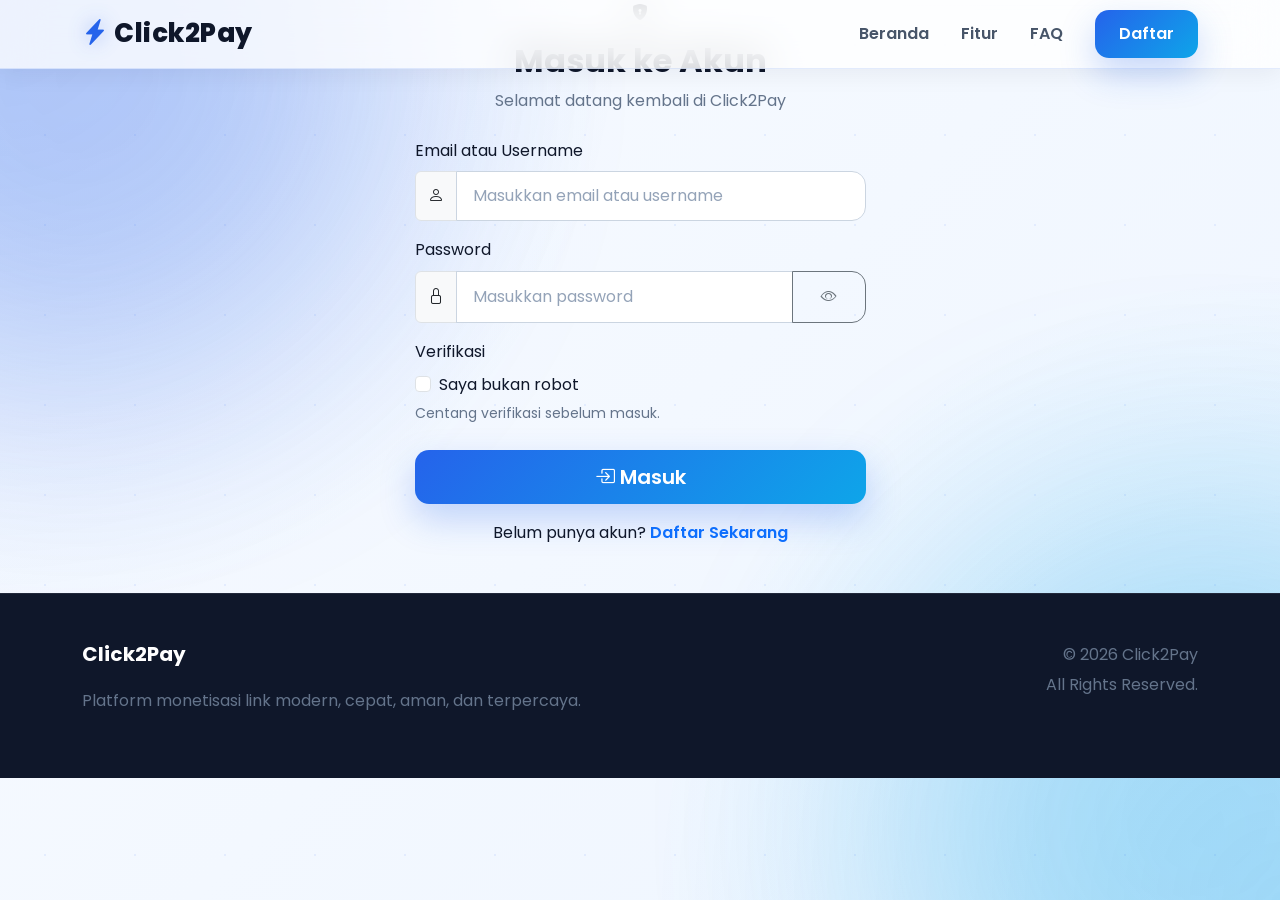
==== login.html @ c9807ca7 "Create login.html" ====
<!DOCTYPE html>
<html lang="id">

<head>
<meta charset="UTF-8">
<meta http-equiv="X-UA-Compatible" content="IE=edge">
<meta name="viewport" content="width=device-width, initial-scale=1.0">

<title>Login - Click2Pay</title>

<meta name="description" content="Masuk ke akun Click2Pay">

<link rel="icon" href="assets/img/favicon.png">

<link href="https://fonts.googleapis.com/css2?family=Poppins:wght@300;400;500;600;700;800&display=swap" rel="stylesheet">

<link href="https://cdn.jsdelivr.net/npm/bootstrap@5.3.7/dist/css/bootstrap.min.css" rel="stylesheet">

<link href="https://cdn.jsdelivr.net/npm/bootstrap-icons@1.13.1/font/bootstrap-icons.css" rel="stylesheet">

<link rel="stylesheet" href="assets/css/style.css">
<link rel="stylesheet" href="assets/css/auth.css">
</head>

<body>

<div class="animated-bg"></div>
<div class="stars-container"></div>

<nav class="navbar navbar-expand-lg glass-navbar fixed-top">
<div class="container">

<a class="navbar-brand logo" href="index.html">
<i class="bi bi-lightning-charge-fill"></i>
Click2Pay
</a>

<button class="navbar-toggler border-0 shadow-none" data-bs-toggle="collapse" data-bs-target="#navbar">
<span class="navbar-toggler-icon"></span>
</button>

<div class="collapse navbar-collapse" id="navbar">

<ul class="navbar-nav ms-auto align-items-lg-center">

<li class="nav-item">
<a class="nav-link" href="index.html">Beranda</a>
</li>

<li class="nav-item">
<a class="nav-link" href="index.html#fitur">Fitur</a>
</li>

<li class="nav-item">
<a class="nav-link" href="index.html#faq">FAQ</a>
</li>

<li class="nav-item ms-lg-3">
<a href="register.html" class="btn btn-primary px-4">
Daftar
</a>
</li>

</ul>

</div>

</div>
</nav>

<section class="auth-section">

<div class="container">

<div class="row justify-content-center">

<div class="col-lg-5 col-md-7">

<div class="auth-card">

<div class="text-center mb-4">

<div class="auth-logo">
<i class="bi bi-shield-lock-fill"></i>
</div>

<h2 class="fw-bold mt-3">
Masuk ke Akun
</h2>

<p class="text-muted">
Selamat datang kembali di Click2Pay
</p>

</div>

<form id="loginForm">

<div class="mb-3">

<label class="form-label">
Email atau Username
</label>

<div class="input-group">

<span class="input-group-text">
<i class="bi bi-person"></i>
</span>

<input
type="text"
class="form-control"
placeholder="Masukkan email atau username"
required>

</div>

</div>

<div class="mb-3">

<label class="form-label">
Password
</label>

<div class="input-group">

<span class="input-group-text">
<i class="bi bi-lock"></i>
</span>

<input
type="password"
class="form-control"
id="password"
placeholder="Masukkan password"
required>

<button
class="btn btn-outline-secondary"
type="button"
id="togglePassword">

<i class="bi bi-eye"></i>

</button>

</div>

</div>

<!-- Verifikasi -->

<div class="mb-4">

<label class="form-label">
Verifikasi
</label>

<div class="form-check">

<input
class="form-check-input"
type="checkbox"
id="verifyCheck"
required>

<label
class="form-check-label"
for="verifyCheck">

Saya bukan robot

</label>

</div>

<small class="text-muted">
Centang verifikasi sebelum masuk.
</small>

</div>

<div class="d-grid mb-3">

<button
type="submit"
class="btn btn-primary btn-lg">

<i class="bi bi-box-arrow-in-right"></i>
Masuk

</button>

</div>

<div class="text-center">

<p class="mb-0">

Belum punya akun?

<a
href="register.html"
class="fw-semibold text-decoration-none">

Daftar Sekarang

</a>

</p>

</div>

</form>

</div>

</div>

</div>

</div>

</section>

<footer class="footer py-5 mt-5">

<div class="container">

<div class="row">

<div class="col-md-6">

<h5 class="footer-title">
Click2Pay
</h5>

<p class="text-muted">

Platform monetisasi link modern, cepat, aman, dan terpercaya.

</p>

</div>

<div class="col-md-6 text-md-end">

<p class="text-muted mb-1">

© 2026 Click2Pay

</p>

<p class="text-muted">

All Rights Reserved.

</p>

</div>

</div>

</div>

</footer>

<script src="https://cdn.jsdelivr.net/npm/bootstrap@5.3.7/dist/js/bootstrap.bundle.min.js"></script>
<script src="assets/js/login.js"></script>

</body>

</html>
---- assets/css/style.css ----
/*==================================================
  CLICK2PAY PREMIUM STYLE
==================================================*/

:root{
    --primary:#2563eb;
    --primary-dark:#1e40af;
    --primary-light:#60a5fa;
    --secondary:#0ea5e9;

    --success:#16a34a;
    --danger:#dc2626;
    --warning:#f59e0b;
    --info:#0284c7;

    --dark:#020617;
    --dark-2:#0f172a;

    --white:#fff;
    --surface:#f8fafc;
    --card:#fff;

    --text:#0f172a;
    --muted:#64748b;

    --glass:rgba(255,255,255,.75);
    --border:rgba(37,99,235,.12);

    --shadow:0 20px 50px rgba(15,23,42,.12);
    --shadow-blue:0 15px 40px rgba(37,99,235,.22);

    --radius:24px;
    --transition:.35s ease;
}

/*==================================================
  RESET
==================================================*/

*{
    margin:0;
    padding:0;
    box-sizing:border-box;
}

html{
    scroll-behavior:smooth;
}

body{
    font-family:"Poppins",sans-serif;
    color:var(--text);
    background:linear-gradient(135deg,#f8fbff,#eef5ff);
    overflow-x:hidden;
    min-height:100vh;
    line-height:1.6;
    -webkit-font-smoothing:antialiased;
    text-rendering:optimizeLegibility;
}

img{
    max-width:100%;
    display:block;
}

a{
    text-decoration:none;
    transition:var(--transition);
}

button{
    border:none;
    outline:none;
    cursor:pointer;
    transition:var(--transition);
}

section{
    position:relative;
    z-index:2;
}

/*==================================================
  SELECTION
==================================================*/

::selection{
    background:var(--primary);
    color:#fff;
}

/*==================================================
  SCROLLBAR
==================================================*/

::-webkit-scrollbar{
    width:10px;
}

::-webkit-scrollbar-track{
    background:#e2e8f0;
}

::-webkit-scrollbar-thumb{
    background:linear-gradient(var(--primary),var(--secondary));
    border-radius:20px;
}

/*==================================================
  TEXT
==================================================*/

.text-muted{
    color:var(--muted)!important;
}

/*==================================================
  PREMIUM BACKGROUND
==================================================*/

.animated-bg{
    position:fixed;
    inset:0;
    overflow:hidden;
    z-index:-3;
    background:
        radial-gradient(circle at top left,rgba(37,99,235,.15),transparent 40%),
        radial-gradient(circle at bottom right,rgba(14,165,233,.15),transparent 40%);
}

.animated-bg::before,
.animated-bg::after{
    content:"";
    position:absolute;
    width:650px;
    height:650px;
    border-radius:50%;
    filter:blur(120px);
    opacity:.25;
    animation:blobMove 20s ease-in-out infinite;
}

.animated-bg::before{
    top:-250px;
    left:-250px;
    background:#2563eb;
}

.animated-bg::after{
    right:-250px;
    bottom:-250px;
    background:#0ea5e9;
    animation-delay:6s;
}

@keyframes blobMove{
    0%,100%{
        transform:translate(0,0) scale(1);
    }
    50%{
        transform:translate(70px,50px) scale(1.15);
    }
}

/*==================================================
  SNOW
==================================================*/

.snow-container{
    position:fixed;
    inset:0;
    pointer-events:none;
    z-index:-2;
}

.snow{
    position:absolute;
    width:4px;
    height:4px;
    border-radius:50%;
    background:#fff;
    opacity:.35;
    animation:snowFall linear infinite;
}

@keyframes snowFall{
    from{
        transform:translateY(-100px);
    }
    to{
        transform:translateY(110vh);
    }
}

/*==================================================
  STARS
==================================================*/

.stars-container{
    position:fixed;
    inset:0;
    z-index:-1;
    background-image:radial-gradient(#2563eb 1px,transparent 1px);
    background-size:90px 90px;
    opacity:.08;
}

/*==================================================
  NAVBAR
==================================================*/

.glass-navbar{
    background:rgba(255,255,255,.78);
    backdrop-filter:blur(20px);
    border-bottom:1px solid var(--border);
    box-shadow:0 5px 25px rgba(15,23,42,.06);
    transition:var(--transition);
}

.glass-navbar.scrolled{
    background:rgba(255,255,255,.96);
    padding:8px 0;
    box-shadow:0 10px 30px rgba(15,23,42,.12);
}

.logo{
    font-size:26px;
    font-weight:800;
    color:var(--text)!important;
    letter-spacing:.5px;
}

.logo i{
    color:var(--primary);
    filter:drop-shadow(0 0 10px rgba(37,99,235,.4));
}

.nav-link{
    position:relative;
    margin:0 8px;
    font-weight:600;
    color:#475569!important;
    transition:var(--transition);
}

.nav-link:hover,
.nav-link.active{
    color:var(--primary)!important;
}

.nav-link::after{
    content:"";
    position:absolute;
    left:0;
    bottom:-8px;
    width:0;
    height:3px;
    border-radius:20px;
    background:linear-gradient(90deg,var(--primary),var(--secondary));
    transition:var(--transition);
}

.nav-link:hover::after,
.nav-link.active::after{
    width:100%;
}

.navbar-toggler{
    border:1px solid rgba(37,99,235,.2);
    box-shadow:none!important;
}

.navbar-toggler:focus{
    box-shadow:none!important;
}
/*==================================================
  HERO SECTION
==================================================*/

.hero-section{
    min-height:100vh;
    display:flex;
    align-items:center;
    padding:110px 0 80px;
}

.hero-badge{
    display:inline-flex;
    align-items:center;
    gap:10px;
    padding:10px 22px;
    border-radius:50px;
    background:rgba(37,99,235,.08);
    border:1px solid rgba(37,99,235,.18);
    color:var(--primary-dark);
    font-size:14px;
    font-weight:600;
    backdrop-filter:blur(10px);
}

.hero-title{
    margin:20px 0;
    font-size:clamp(42px,5vw,72px);
    font-weight:800;
    line-height:1.15;
    letter-spacing:-2px;
    color:var(--text);
}

.hero-title span{
    background:linear-gradient(135deg,var(--primary),var(--secondary));
    -webkit-background-clip:text;
    -webkit-text-fill-color:transparent;
}

.hero-text{
    max-width:620px;
    font-size:18px;
    line-height:1.8;
    color:#475569;
}

.hero-buttons{
    display:flex;
    gap:15px;
    flex-wrap:wrap;
    margin-top:35px;
}

/*==================================================
  BUTTON
==================================================*/

.btn{
    border-radius:14px;
    padding:13px 28px;
    font-weight:600;
    transition:all .3s ease;
}

.btn-primary{
    color:#fff;
    border:none;
    background:linear-gradient(135deg,var(--primary),var(--secondary));
    box-shadow:0 15px 35px rgba(37,99,235,.22);
}

.btn-primary:hover{
    color:#fff;
    transform:translateY(-4px);
    box-shadow:0 20px 45px rgba(37,99,235,.35);
}

.btn-outline-primary{
    background:#fff;
    color:var(--primary);
    border:2px solid var(--primary);
}

.btn-outline-primary:hover{
    background:var(--primary);
    color:#fff;
}

.btn-lg{
    padding:15px 34px;
}

/*==================================================
  MINI COUNTER
==================================================*/

.mini-counter{
    padding:22px;
    border-radius:22px;
    background:rgba(255,255,255,.8);
    border:1px solid var(--border);
    backdrop-filter:blur(20px);
    box-shadow:var(--shadow);
    transition:.35s;
}

.mini-counter:hover{
    transform:translateY(-8px);
    box-shadow:var(--shadow-blue);
}

.mini-counter h2{
    margin-bottom:6px;
    font-size:34px;
    font-weight:800;
    color:var(--text);
}

.mini-counter small{
    color:var(--muted);
    font-size:14px;
}

/*==================================================
  DASHBOARD CARD
==================================================*/

.dashboard-card{
    overflow:hidden;
    border-radius:30px;
    background:rgba(255,255,255,.82);
    border:1px solid var(--border);
    backdrop-filter:blur(22px);
    box-shadow:var(--shadow);
    animation:floating 6s ease-in-out infinite;
}

@keyframes floating{
    0%,100%{
        transform:translateY(0);
    }
    50%{
        transform:translateY(-12px);
    }
}

.dashboard-header{
    display:flex;
    align-items:center;
    gap:8px;
    padding:18px 24px;
    background:#f8fafc;
    border-bottom:1px solid rgba(37,99,235,.08);
}

.dashboard-dot{
    width:12px;
    height:12px;
    border-radius:50%;
}

.dashboard-body{
    padding:30px;
}

.dashboard-item{
    display:flex;
    align-items:center;
    justify-content:space-between;
    gap:20px;
    margin-bottom:18px;
    padding:22px;
    border-radius:20px;
    background:rgba(37,99,235,.04);
    border:1px solid rgba(37,99,235,.08);
    transition:.35s;
}

.dashboard-item:last-child{
    margin-bottom:0;
}

.dashboard-item:hover{
    transform:translateX(8px);
    background:rgba(37,99,235,.08);
}

.dashboard-item h6{
    margin-bottom:6px;
    color:var(--muted);
    font-size:14px;
}

.dashboard-item h3{
    margin:0;
    font-size:28px;
    font-weight:800;
    color:var(--text);
}

.dashboard-item i{
    font-size:34px;
    color:var(--primary);
}

.dashboard-mini{
    height:100%;
    padding:20px 15px;
    text-align:center;
    border-radius:20px;
    background:#fff;
    border:1px solid var(--border);
    transition:.35s;
}

.dashboard-mini:hover{
    transform:translateY(-8px);
    box-shadow:var(--shadow-blue);
}

.dashboard-mini i{
    display:block;
    margin-bottom:12px;
    font-size:28px;
    color:var(--primary);
}

.dashboard-mini h5{
    margin-bottom:6px;
    font-size:24px;
    font-weight:700;
    color:var(--text);
}

.dashboard-mini h6{
    margin:0;
    color:var(--muted);
    font-size:14px;
}
/* =========================================================
   BUTTON
========================================================= */

.btn{
    border-radius:14px;
    font-weight:600;
    transition:.3s;
}

.btn-primary{
    background:linear-gradient(135deg,var(--primary),var(--secondary));
    border:none;
    color:#fff;
    padding:12px 28px;
    box-shadow:0 15px 35px rgba(37,99,235,.25);
}

.btn-primary:hover{
    color:#fff;
    transform:translateY(-4px);
    box-shadow:0 22px 45px rgba(37,99,235,.35);
}

.btn-outline-primary{
    background:#fff;
    color:var(--primary);
    border:2px solid var(--primary);
}

.btn-outline-primary:hover{
    background:var(--primary);
    color:#fff;
}

/* =========================================================
   MINI COUNTER
========================================================= */

.mini-counter{
    padding:20px;
    background:rgba(255,255,255,.8);
    border:1px solid var(--border);
    border-radius:20px;
    backdrop-filter:blur(20px);
    box-shadow:var(--shadow);
    transition:.35s;
}

.mini-counter:hover{
    transform:translateY(-8px);
    box-shadow:var(--shadow-blue);
}

.mini-counter h2{
    margin-bottom:6px;
    font-size:2rem;
    font-weight:800;
    color:var(--text);
}

.mini-counter small{
    color:var(--muted);
}

/* =========================================================
   DASHBOARD CARD
========================================================= */

.dashboard-card{
    background:rgba(255,255,255,.82);
    border:1px solid var(--border);
    border-radius:30px;
    overflow:hidden;
    backdrop-filter:blur(24px);
    box-shadow:var(--shadow);
    animation:floating 6s ease-in-out infinite;
}

@keyframes floating{
    0%,100%{transform:translateY(0);}
    50%{transform:translateY(-12px);}
}

.dashboard-header{
    display:flex;
    gap:8px;
    padding:18px 25px;
    background:#f8fafc;
    border-bottom:1px solid rgba(37,99,235,.08);
}

.dashboard-dot{
    width:12px;
    height:12px;
    border-radius:50%;
}

.dashboard-body{
    padding:30px;
}

.dashboard-item{
    display:flex;
    justify-content:space-between;
    align-items:center;
    padding:22px;
    margin-bottom:15px;
    background:rgba(37,99,235,.04);
    border:1px solid rgba(37,99,235,.08);
    border-radius:20px;
    transition:.35s;
}

.dashboard-item:last-child{
    margin-bottom:0;
}

.dashboard-item:hover{
    background:rgba(37,99,235,.08);
    transform:translateX(8px);
}

.dashboard-item h6{
    margin-bottom:8px;
    color:var(--muted);
}

.dashboard-item h3{
    margin:0;
    font-weight:800;
    color:var(--text);
}

.dashboard-mini{
    padding:20px 12px;
    background:#fff;
    border:1px solid var(--border);
    border-radius:20px;
    text-align:center;
    transition:.35s;
}

.dashboard-mini:hover{
    transform:translateY(-8px);
    box-shadow:var(--shadow-blue);
}

.dashboard-mini h6{
    color:var(--muted);
    font-size:14px;
}

.dashboard-mini h4{
    margin-top:6px;
    font-weight:700;
    color:var(--text);
}

/* =========================================================
   GLASS CARD
========================================================= */

.glass-card{
    background:rgba(255,255,255,.82);
    border:1px solid var(--border);
    border-radius:var(--radius);
    backdrop-filter:blur(22px);
    box-shadow:var(--shadow);
    transition:.35s;
}

.glass-card:hover{
    transform:translateY(-8px);
    border-color:rgba(37,99,235,.35);
    box-shadow:var(--shadow-blue);
}
/* =========================================================
   STATISTICS
========================================================= */

.stat-card{
    height:100%;
    padding:35px 25px;
    text-align:center;
    background:rgba(255,255,255,.82);
    border:1px solid var(--border);
    border-radius:25px;
    backdrop-filter:blur(20px);
    box-shadow:var(--shadow);
    transition:.35s;
}

.stat-card:hover{
    transform:translateY(-12px);
    box-shadow:var(--shadow-blue);
}

.stat-icon{
    width:70px;
    height:70px;
    margin:0 auto 25px;
    display:flex;
    align-items:center;
    justify-content:center;
    border-radius:22px;
    color:#fff;
    font-size:28px;
    background:linear-gradient(135deg,var(--primary),var(--secondary));
    box-shadow:0 15px 35px rgba(37,99,235,.25);
}

.stat-card h2{
    margin-bottom:8px;
    font-size:40px;
    font-weight:800;
    color:var(--text);
}

.stat-card h5{
    color:#334155;
    font-weight:600;
}

.stat-card p{
    margin-top:10px;
    color:var(--muted);
    line-height:1.7;
}

/* =========================================================
   FEATURES
========================================================= */

.feature-card{
    position:relative;
    overflow:hidden;
    height:100%;
    padding:35px;
    background:rgba(255,255,255,.82);
    border:1px solid var(--border);
    border-radius:28px;
    backdrop-filter:blur(20px);
    box-shadow:var(--shadow);
    transition:.35s;
}

.feature-card::before{
    content:"";
    position:absolute;
    width:220px;
    height:220px;
    right:-90px;
    top:-90px;
    border-radius:50%;
    background:rgba(37,99,235,.12);
    filter:blur(40px);
}

.feature-card:hover{
    transform:translateY(-12px);
    border-color:rgba(37,99,235,.35);
    box-shadow:var(--shadow-blue);
}

.feature-icon{
    width:75px;
    height:75px;
    margin-bottom:25px;
    display:flex;
    align-items:center;
    justify-content:center;
    border-radius:24px;
    color:#fff;
    font-size:30px;
    background:linear-gradient(135deg,var(--primary),var(--secondary));
    box-shadow:0 15px 35px rgba(37,99,235,.25);
}

.feature-card h4{
    margin-bottom:15px;
    font-weight:700;
    color:var(--text);
}

.feature-card p{
    margin:0;
    color:#475569;
    line-height:1.8;
}

/* =========================================================
   HOW IT WORKS
========================================================= */

.bg-light{
    background:rgba(37,99,235,.03)!important;
}

.step-card{
    height:100%;
    padding:35px;
    text-align:center;
    background:rgba(255,255,255,.82);
    border:1px solid var(--border);
    border-radius:28px;
    backdrop-filter:blur(20px);
    box-shadow:var(--shadow);
    transition:.35s;
}

.step-card:hover{
    transform:translateY(-10px);
    box-shadow:var(--shadow-blue);
}

.step-number{
    width:56px;
    height:56px;
    margin:0 auto 20px;
    display:flex;
    align-items:center;
    justify-content:center;
    border-radius:50%;
    font-size:24px;
    font-weight:800;
    color:#fff;
    background:linear-gradient(135deg,var(--primary),var(--secondary));
}

.step-icon{
    width:75px;
    height:75px;
    margin:0 auto 25px;
    display:flex;
    align-items:center;
    justify-content:center;
    border-radius:24px;
    color:#fff;
    font-size:30px;
    background:linear-gradient(135deg,var(--primary),var(--secondary));
    box-shadow:0 15px 35px rgba(37,99,235,.25);
}

.step-card h4{
    margin-bottom:15px;
    color:var(--text);
    font-weight:700;
}

.step-card p{
    color:#475569;
    line-height:1.8;
}

/* =========================================================
   WITHDRAW
========================================================= */

.withdraw-item{
    display:flex;
    justify-content:space-between;
    align-items:center;
    padding:16px 18px;
    margin-bottom:12px;
    background:rgba(255,255,255,.82);
    border:1px solid var(--border);
    border-radius:16px;
    color:#334155;
    transition:.3s;
}

.withdraw-item:last-child{
    margin-bottom:0;
}

.withdraw-item:hover{
    background:rgba(37,99,235,.06);
    transform:translateX(8px);
    border-color:rgba(37,99,235,.25);
}

.withdraw-item strong{
    color:var(--text);
}

.withdraw-item small{
    color:var(--muted);
}
/* =========================================================
   PAYMENT
========================================================= */

.payment-card{
    height:100%;
    padding:30px 20px;
    text-align:center;
    background:rgba(255,255,255,.82);
    border:1px solid var(--border);
    border-radius:24px;
    backdrop-filter:blur(20px);
    box-shadow:var(--shadow);
    transition:.35s;
}

.payment-card:hover{
    transform:translateY(-10px);
    border-color:rgba(37,99,235,.3);
    box-shadow:var(--shadow-blue);
}

.payment-card i{
    display:inline-flex;
    align-items:center;
    justify-content:center;
    width:70px;
    height:70px;
    margin-bottom:20px;
    border-radius:20px;
    font-size:32px;
    color:var(--primary);
    background:rgba(37,99,235,.08);
}

.payment-card h6{
    margin:12px 0 8px;
    font-size:18px;
    font-weight:700;
    color:var(--text);
}

.payment-card p{
    margin:0;
    color:var(--muted);
    line-height:1.7;
}

/* =========================================================
   DEVELOPMENT
========================================================= */

.progress{
    height:10px;
    background:#e2e8f0;
    border-radius:50px;
    overflow:hidden;
}

.progress-bar{
    background:linear-gradient(90deg,var(--primary),var(--secondary));
    border-radius:50px;
    box-shadow:0 0 18px rgba(37,99,235,.35);
}

.dev-card{
    padding:30px;
    background:#fff;
    border:1px solid var(--border);
    border-radius:24px;
    box-shadow:var(--shadow);
}

.dev-card h5{
    margin-bottom:20px;
    font-weight:700;
    color:var(--text);
}

.dev-card p{
    color:var(--muted);
}

/* =========================================================
   SECURITY
========================================================= */

.security-card{
    height:100%;
    padding:35px 25px;
    background:rgba(255,255,255,.82);
    border:1px solid var(--border);
    border-radius:28px;
    backdrop-filter:blur(20px);
    box-shadow:var(--shadow);
    transition:.35s;
}

.security-card:hover{
    transform:translateY(-10px);
    border-color:rgba(37,99,235,.3);
    box-shadow:var(--shadow-blue);
}

.security-card i{
    width:70px;
    height:70px;
    display:flex;
    align-items:center;
    justify-content:center;
    margin-bottom:22px;
    border-radius:22px;
    font-size:30px;
    color:#fff;
    background:linear-gradient(135deg,var(--primary),var(--secondary));
}

.security-card h4{
    margin-bottom:15px;
    color:var(--text);
    font-weight:700;
}

.security-card p{
    margin:0;
    color:var(--muted);
    line-height:1.8;
}

/* =========================================================
   FAQ
========================================================= */

.accordion{
    --bs-accordion-bg:transparent;
    --bs-accordion-border-width:0;
}

.accordion-item{
    margin-bottom:18px;
    background:rgba(255,255,255,.82)!important;
    border:1px solid var(--border)!important;
    border-radius:20px!important;
    overflow:hidden;
    backdrop-filter:blur(20px);
    box-shadow:var(--shadow);
}

.accordion-button{
    padding:22px 25px;
    background:transparent!important;
    color:var(--text)!important;
    font-weight:600;
    box-shadow:none!important;
}

.accordion-button:focus{
    box-shadow:none;
}

.accordion-button:not(.collapsed){
    color:var(--primary)!important;
    background:rgba(37,99,235,.03)!important;
}

.accordion-body{
    padding:0 25px 25px;
    color:var(--muted);
    line-height:1.8;
}
/* =========================================================
   CTA
========================================================= */

.cta-card{
    position:relative;
    overflow:hidden;
    padding:70px 60px;
    border-radius:36px;
    background:linear-gradient(135deg,var(--primary),var(--secondary));
    box-shadow:0 30px 80px rgba(37,99,235,.28);
}

.cta-card::before{
    content:"";
    position:absolute;
    inset:0;
    background:radial-gradient(circle at top right,rgba(255,255,255,.35),transparent 45%);
}

.cta-card>*{
    position:relative;
    z-index:2;
}

.cta-card h2,
.cta-card h3,
.cta-card h4,
.cta-card h5,
.cta-card p{
    color:#fff;
}

.cta-shape{
    position:absolute;
    border-radius:50%;
    background:rgba(255,255,255,.12);
}

.cta-shape-1{
    width:300px;
    height:300px;
    top:-120px;
    right:-120px;
}

.cta-shape-2{
    width:220px;
    height:220px;
    bottom:-90px;
    left:-90px;
}

/* =========================================================
   FOOTER
========================================================= */

.footer{
    background:#0f172a;
    color:#fff;
    border-top:1px solid rgba(255,255,255,.08);
}

.footer-title{
    margin-bottom:22px;
    font-weight:700;
    color:#fff;
}

.footer-links{
    margin:0;
    padding:0;
    list-style:none;
}

.footer-links li{
    margin-bottom:12px;
}

.footer-links a{
    color:#94a3b8;
    text-decoration:none;
    transition:.3s;
}

.footer-links a:hover{
    color:#fff;
    padding-left:8px;
}

.social-links{
    display:flex;
    gap:12px;
    flex-wrap:wrap;
}

.social-links a{
    width:46px;
    height:46px;
    display:flex;
    align-items:center;
    justify-content:center;
    border-radius:50%;
    color:#fff;
    background:rgba(255,255,255,.08);
    border:1px solid rgba(255,255,255,.08);
    transition:.3s;
}

.social-links a:hover{
    background:var(--primary);
    transform:translateY(-5px);
}

.footer-stat{
    display:flex;
    justify-content:space-between;
    align-items:center;
    padding:12px 0;
    border-bottom:1px solid rgba(255,255,255,.08);
}

.footer-stat span{
    color:#94a3b8;
}

.footer-stat strong{
    color:#fff;
}

/* =========================================================
   ANIMATION
========================================================= */

.float-animation{
    animation:floating 5s ease-in-out infinite;
}

.pulse-glow{
    animation:pulseGlow 2s infinite;
}

@keyframes pulseGlow{
    0%{
        box-shadow:0 0 0 0 rgba(37,99,235,.45);
    }
    70%{
        box-shadow:0 0 0 25px rgba(37,99,235,0);
    }
    100%{
        box-shadow:0 0 0 0 rgba(37,99,235,0);
    }
}

/* =========================================================
   BADGE
========================================================= */

.badge-premium{
    display:inline-flex;
    align-items:center;
    gap:8px;
    padding:8px 18px;
    border-radius:999px;
    color:#fff;
    font-weight:600;
    background:linear-gradient(135deg,var(--primary),var(--secondary));
    box-shadow:0 10px 24px rgba(37,99,235,.25);
}

/* =========================================================
   FORM
========================================================= */

.form-control{
    background:#fff;
    color:var(--text);
    border:1px solid #cbd5e1;
    border-radius:14px;
    padding:12px 16px;
    transition:.3s;
}

.form-control:focus{
    background:#fff;
    color:var(--text);
    border-color:var(--primary);
    box-shadow:0 0 0 .2rem rgba(37,99,235,.15);
}

.form-control::placeholder{
    color:#94a3b8;
}

/* =========================================================
   PAGE LOADING
========================================================= */

body.loaded{
    animation:pageIn .6s ease;
}

@keyframes pageIn{
    from{
        opacity:0;
    }
    to{
        opacity:1;
    }
}
/* =========================================================
   PREMIUM EFFECT
========================================================= */

.mouse-light{
    position:fixed;
    width:280px;
    height:280px;
    border-radius:50%;
    pointer-events:none;
    transform:translate(-50%,-50%);
    background:radial-gradient(circle,rgba(37,99,235,.18),transparent 70%);
    z-index:-1;
}

.premium-toast{
    position:fixed;
    right:25px;
    bottom:25px;
    padding:14px 22px;
    background:var(--primary);
    color:#fff;
    font-weight:600;
    border-radius:14px;
    box-shadow:0 15px 35px rgba(37,99,235,.25);
    opacity:0;
    transform:translateY(25px);
    transition:.3s;
    z-index:9999;
}

.premium-toast.show{
    opacity:1;
    transform:translateY(0);
}

img{
    opacity:0;
    transition:opacity .5s ease;
}

img.loaded{
    opacity:1;
}

/* =========================================================
   BACK TO TOP
========================================================= */

.back-to-top{
    position:fixed;
    right:25px;
    bottom:25px;
    width:52px;
    height:52px;
    border:none;
    border-radius:50%;
    display:flex;
    align-items:center;
    justify-content:center;
    background:linear-gradient(135deg,var(--primary),var(--secondary));
    color:#fff;
    font-size:20px;
    cursor:pointer;
    box-shadow:0 15px 35px rgba(37,99,235,.35);
    opacity:0;
    visibility:hidden;
    transform:translateY(20px);
    transition:.35s;
    z-index:999;
}

.back-to-top.show{
    opacity:1;
    visibility:visible;
    transform:translateY(0);
}

.back-to-top:hover{
    transform:translateY(-6px);
    box-shadow:0 20px 45px rgba(37,99,235,.45);
}

/* =========================================================
   RESPONSIVE
========================================================= */

@media(min-width:1600px){
    .container{max-width:1450px;}
    .hero-title{font-size:82px;}
    .hero-text{font-size:21px;}
}

@media(max-width:1199px){
    .hero-title{font-size:56px;}
    .hero-text{font-size:17px;}
}

@media(max-width:991px){
    .navbar-collapse{
        background:rgba(255,255,255,.97);
        padding:20px;
        border-radius:18px;
        margin-top:15px;
        box-shadow:var(--shadow);
    }

    .hero-section{
        padding-top:120px;
        text-align:center;
    }

    .dashboard-card{
        margin-top:35px;
    }
}

@media(max-width:767px){
    body{
        font-size:14px;
        overflow-x:hidden;
    }

    .container{
        padding-left:18px;
        padding-right:18px;
    }

    .hero-title{
        font-size:34px;
        line-height:1.25;
    }

    .hero-text{
        font-size:15px;
    }

    .hero-section .btn{
        width:100%;
        margin-bottom:10px;
    }

    .dashboard-item{
        flex-direction:column;
        text-align:center;
        gap:15px;
    }

    .cta-card{
        padding:40px 20px;
        text-align:center;
    }

    .footer{
        text-align:center;
    }

    .social-links{
        justify-content:center;
    }
}

@media(max-width:480px){
    .logo{
        font-size:22px;
    }

    .hero-title{
        font-size:29px;
    }

    .hero-badge{
        font-size:11px;
        padding:8px 14px;
    }

    .dashboard-body{
        padding:15px;
    }

    .feature-card,
    .payment-card,
    .security-card,
    .step-card{
        padding:22px 18px;
    }

    .back-to-top{
        width:46px;
        height:46px;
        right:18px;
        bottom:18px;
    }
}

@media(max-width:350px){
    .hero-title{
        font-size:25px;
    }

    .btn{
        width:100%;
    }
}

/* =========================================================
   PERFORMANCE
========================================================= */

.animated-bg,
.dashboard-card,
.feature-card,
.stat-card,
.payment-card,
.security-card{
    will-change:transform;
}

@media(max-width:600px){
    .animated-bg::before,
    .animated-bg::after{
        filter:blur(80px);
        opacity:.15;
    }

    .stars-container{
        opacity:.05;
    }
}

@media(prefers-reduced-motion:reduce){
    *,
    *::before,
    *::after{
        animation:none!important;
        transition:none!important;
        scroll-behavior:auto!important;
    }
}

@media print{
    .animated-bg,
    .snow-container,
    .stars-container,
    .mouse-light,
    .back-to-top,
    nav,
    footer{
        display:none!important;
    }

    body{
        background:#fff;
        color:#000;
    }
}
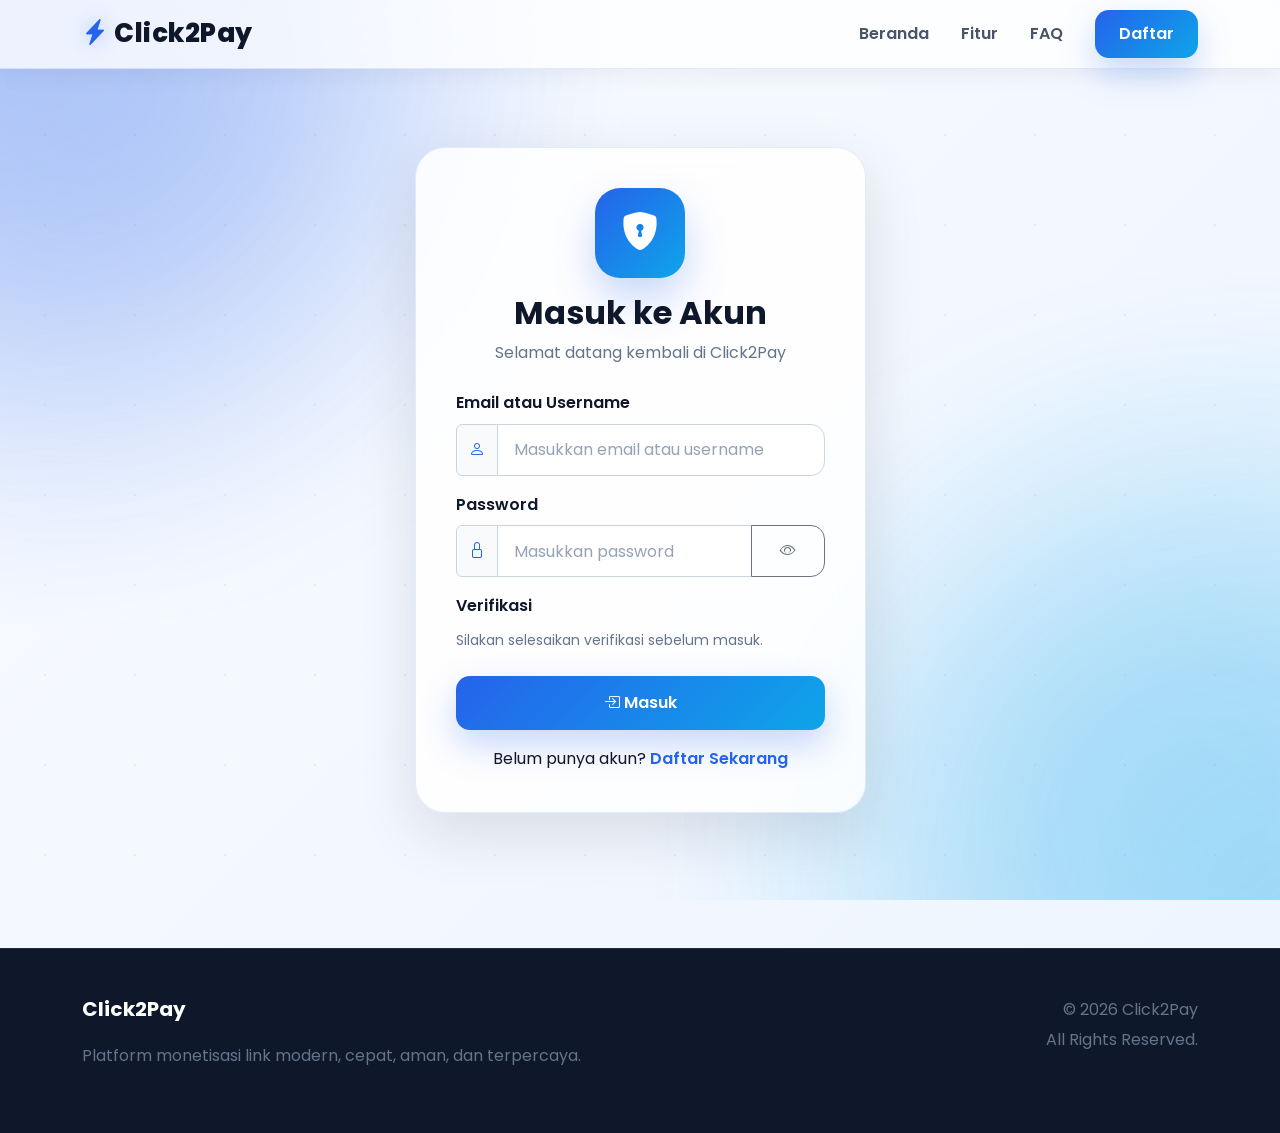
==== commit 0c13f224: "Update login.html" ====
--- a/login.html
+++ b/login.html
@@ -150,7 +150,7 @@
 
 </div>
 
-<!-- Verifikasi -->
+<!-- Turnstile -->
 
 <div class="mb-4">
 
@@ -158,26 +158,12 @@
 Verifikasi
 </label>
 
-<div class="form-check">
-
-<input
-class="form-check-input"
-type="checkbox"
-id="verifyCheck"
-required>
-
-<label
-class="form-check-label"
-for="verifyCheck">
-
-Saya bukan robot
-
-</label>
-
+<div class="cf-turnstile"
+     data-sitekey="0x4AAAAAADyF_y1bMAtL9x_M">
 </div>
 
 <small class="text-muted">
-Centang verifikasi sebelum masuk.
+Silakan selesaikan verifikasi sebelum masuk.
 </small>
 
 </div>
@@ -266,8 +252,10 @@
 </div>
 
 </footer>
+<script src="https://challenges.cloudflare.com/turnstile/v0/api.js" async defer></script>
 
 <script src="https://cdn.jsdelivr.net/npm/bootstrap@5.3.7/dist/js/bootstrap.bundle.min.js"></script>
+
 <script src="assets/js/login.js"></script>
 
 </body>
--- a/assets/css/auth.css
+++ b/assets/css/auth.css
@@ -0,0 +1,116 @@
+/* ==========================================
+AUTH PAGE
+========================================== */
+
+.auth-section{
+min-height:100vh;
+display:flex;
+align-items:center;
+padding:140px 0 80px;
+}
+
+.auth-card{
+background:rgba(255,255,255,.85);
+backdrop-filter:blur(20px);
+border:1px solid rgba(37,99,235,.12);
+border-radius:30px;
+padding:40px;
+box-shadow:0 20px 60px rgba(15,23,42,.12);
+transition:.35s;
+}
+
+.auth-card:hover{
+transform:translateY(-6px);
+box-shadow:0 30px 70px rgba(37,99,235,.15);
+}
+
+.auth-logo{
+width:90px;
+height:90px;
+margin:auto;
+display:flex;
+align-items:center;
+justify-content:center;
+border-radius:25px;
+font-size:38px;
+color:#fff;
+background:linear-gradient(135deg,#2563eb,#0ea5e9);
+box-shadow:0 20px 40px rgba(37,99,235,.25);
+}
+
+.auth-card .form-label{
+font-weight:600;
+margin-bottom:8px;
+color:#0f172a;
+}
+
+.auth-card .input-group-text{
+background:#f8fafc;
+border:1px solid #cbd5e1;
+color:#2563eb;
+}
+
+.auth-card .form-control{
+height:52px;
+}
+
+.auth-card .btn-primary{
+height:54px;
+font-size:16px;
+font-weight:600;
+border-radius:14px;
+}
+
+.form-check-input{
+cursor:pointer;
+}
+
+.form-check-label{
+cursor:pointer;
+font-size:14px;
+}
+
+.auth-card a{
+color:#2563eb;
+font-weight:600;
+text-decoration:none;
+}
+
+.auth-card a:hover{
+text-decoration:underline;
+}
+
+@media(max-width:767px){
+
+.auth-section{
+padding:120px 0 50px;
+}
+
+.auth-card{
+padding:25px;
+border-radius:22px;
+}
+
+.auth-logo{
+width:75px;
+height:75px;
+font-size:30px;
+}
+
+}
+
+@media(max-width:480px){
+
+.auth-card{
+padding:20px;
+}
+
+.auth-card h2{
+font-size:28px;
+}
+
+.auth-card .btn-primary{
+width:100%;
+}
+
+}
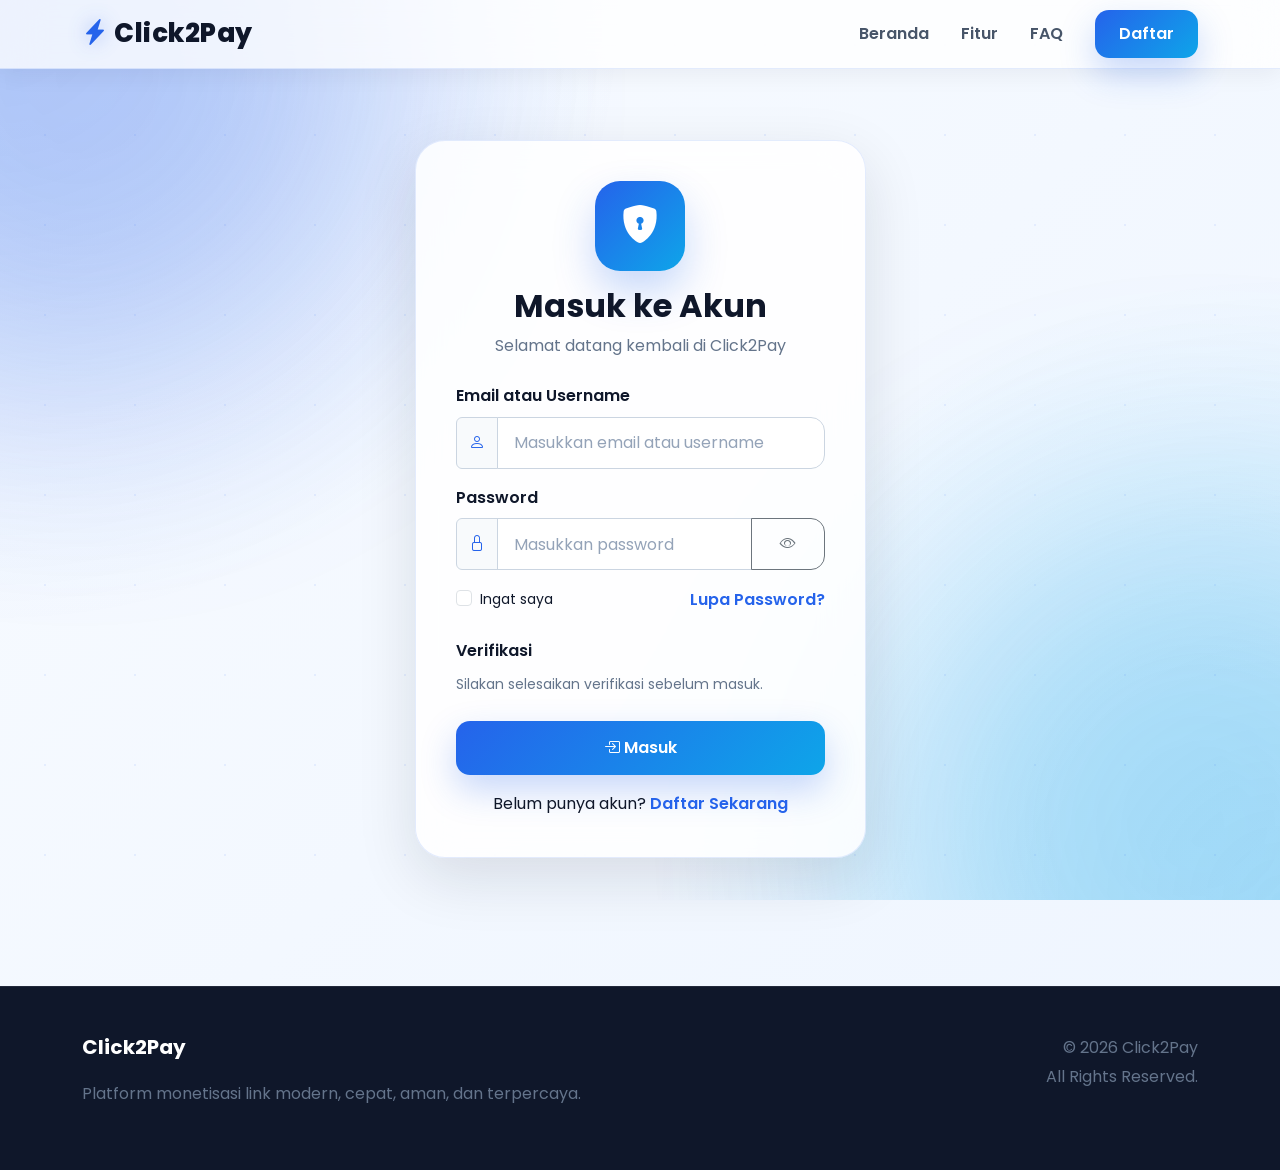
==== commit 24e2b3bb: "Update login.html" ====
--- a/login.html
+++ b/login.html
@@ -150,6 +150,34 @@
 
 </div>
 
+<div class="d-flex justify-content-between align-items-center mb-4">
+
+<div class="form-check">
+
+<input
+class="form-check-input"
+type="checkbox"
+id="remember">
+
+<label
+class="form-check-label"
+for="remember">
+
+Ingat saya
+
+</label>
+
+</div>
+
+<a href="forgot-password.html"
+class="text-decoration-none">
+
+Lupa Password?
+
+</a>
+
+</div>
+
 <!-- Turnstile -->
 
 <div class="mb-4">
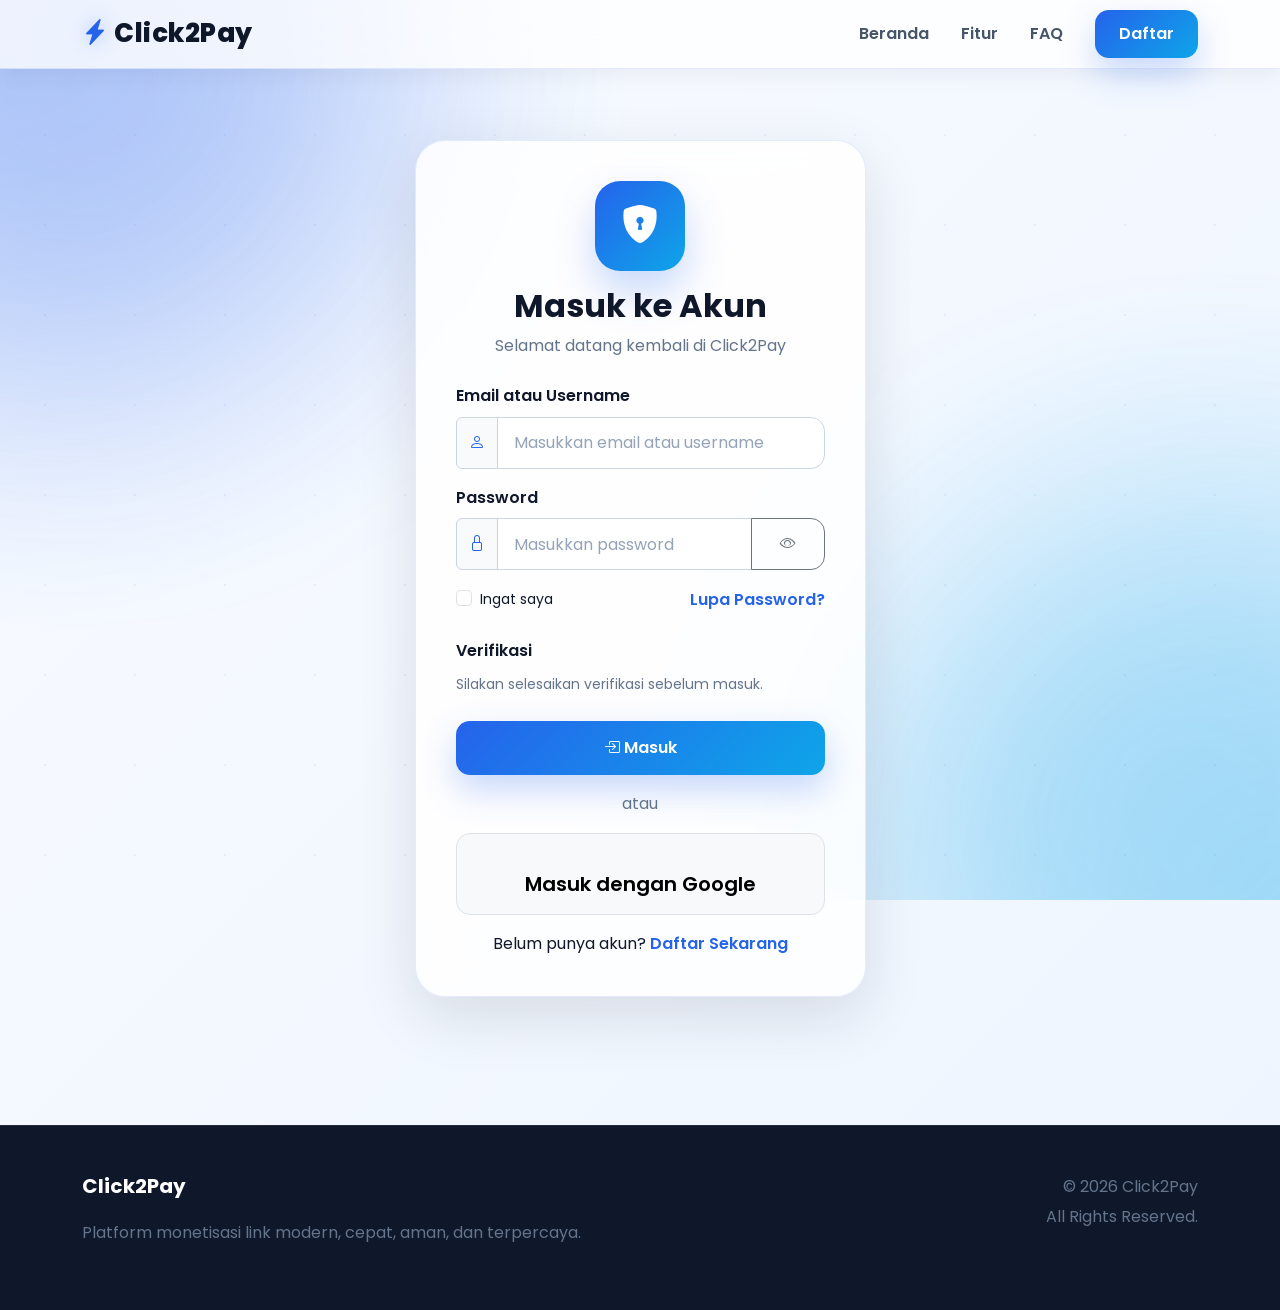
==== commit dc52d8a9: "Update login.html" ====
--- a/login.html
+++ b/login.html
@@ -209,6 +209,33 @@
 
 </div>
 
+
+<div class="text-center mb-3">
+    <span class="text-muted">
+        atau
+    </span>
+</div>
+
+
+<div class="d-grid mb-3">
+
+<button
+type="button"
+id="googleLogin"
+class="btn btn-light btn-lg border">
+
+<img 
+src="https://www.gstatic.com/firebasejs/ui/2.0.0/images/auth/google.svg"
+width="20"
+height="20"
+class="me-2">
+
+Masuk dengan Google
+
+</button>
+
+</div>
+
 <div class="text-center">
 
 <p class="mb-0">
@@ -280,6 +307,10 @@
 </div>
 
 </footer>
+
+<script src="https://cdn.jsdelivr.net/npm/@supabase/supabase-js@2"></script>
+<script src="script.js"></script>
+     
 <script src="https://challenges.cloudflare.com/turnstile/v0/api.js" async defer></script>
 
 <script src="https://cdn.jsdelivr.net/npm/bootstrap@5.3.7/dist/js/bootstrap.bundle.min.js"></script>
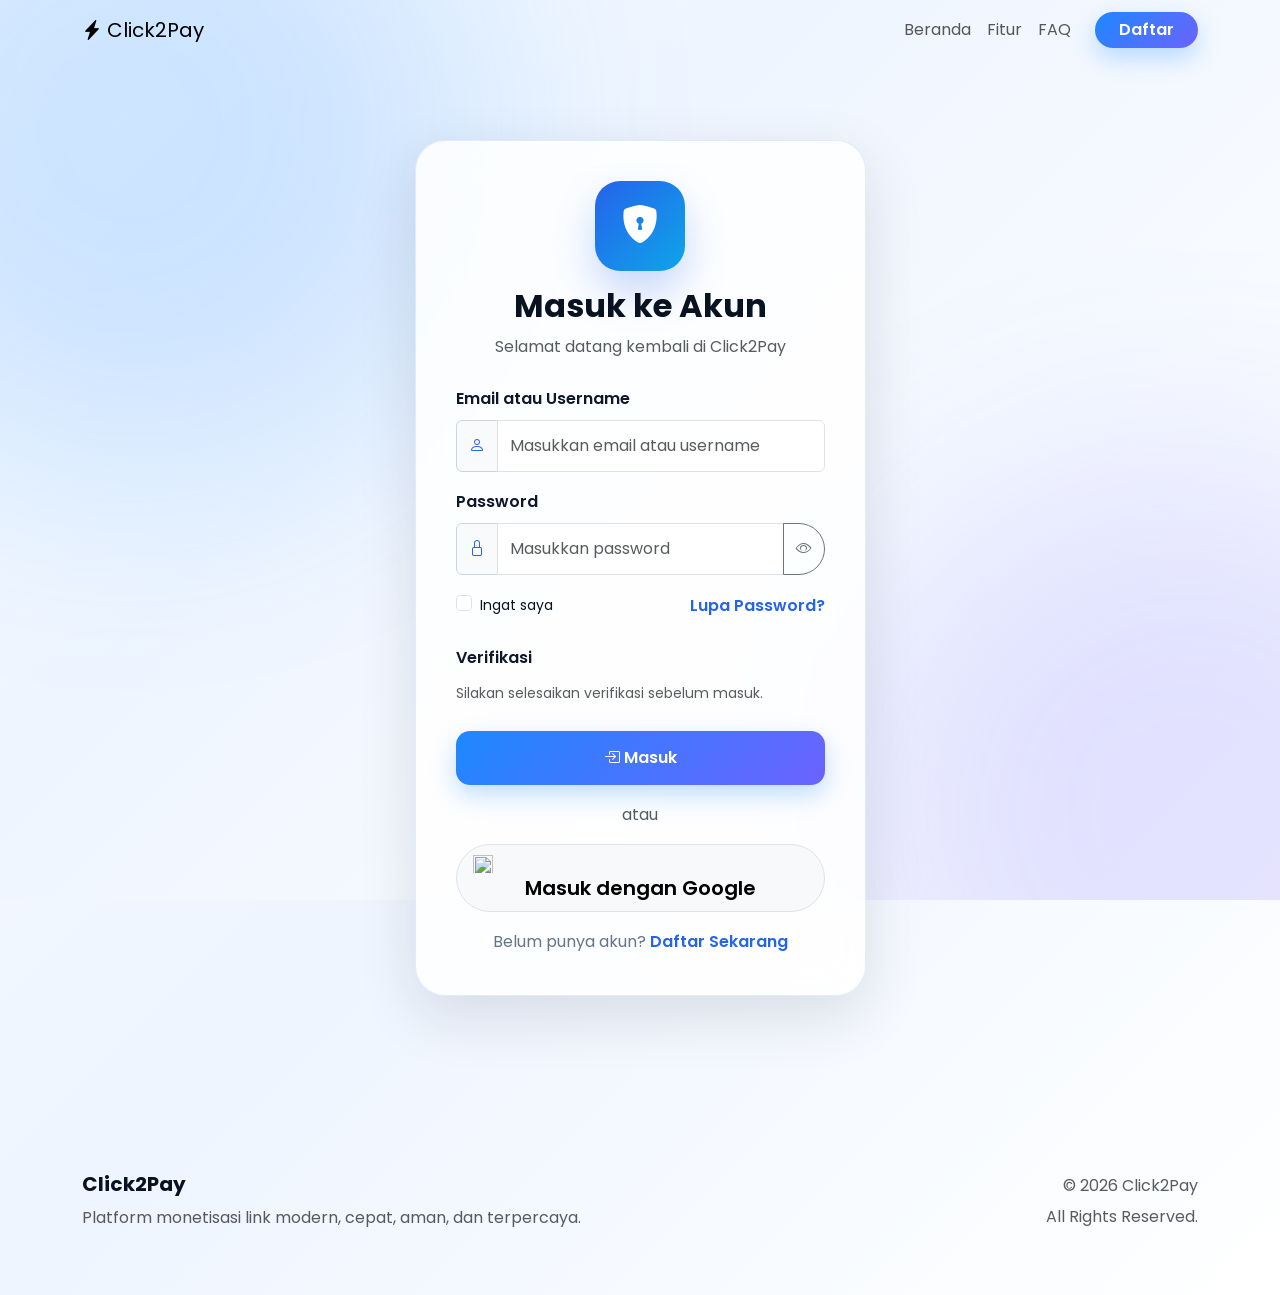
==== commit d24f402f: "Update login.html" ====
--- a/login.html
+++ b/login.html
@@ -110,6 +110,7 @@
 
 <input
 type="text"
+id="email"
 class="form-control"
 placeholder="Masukkan email atau username"
 required>
@@ -177,6 +178,7 @@
 </a>
 
 </div>
+     
 
 <!-- Turnstile -->
 
@@ -309,14 +311,14 @@
 </footer>
 
 <script src="https://cdn.jsdelivr.net/npm/@supabase/supabase-js@2"></script>
-<script src="script.js"></script>
-     
+
+<script src="assets/js/supabase.js"></script>
+
+<script src="assets/js/login.js"></script>
+
 <script src="https://challenges.cloudflare.com/turnstile/v0/api.js" async defer></script>
 
 <script src="https://cdn.jsdelivr.net/npm/bootstrap@5.3.7/dist/js/bootstrap.bundle.min.js"></script>
-
-<script src="assets/js/login.js"></script>
-
 </body>
 
 </html>
--- a/assets/css/style.css
+++ b/assets/css/style.css
@@ -1,1540 +1,1474 @@
-/*==================================================
-  CLICK2PAY PREMIUM STYLE
-==================================================*/
+/* ==========================================================
+   CLICK2PAY
+   GLOBAL STYLE
+   PART 1.1
+========================================================== */
 
 :root{
-    --primary:#2563eb;
-    --primary-dark:#1e40af;
-    --primary-light:#60a5fa;
-    --secondary:#0ea5e9;
-
-    --success:#16a34a;
-    --danger:#dc2626;
+
+    --primary:#1e88ff;
+    --primary-dark:#1565d8;
+    --secondary:#6c63ff;
+
+    --success:#22c55e;
+    --danger:#ef4444;
     --warning:#f59e0b;
-    --info:#0284c7;
-
-    --dark:#020617;
-    --dark-2:#0f172a;
-
-    --white:#fff;
-    --surface:#f8fafc;
-    --card:#fff;
-
-    --text:#0f172a;
-    --muted:#64748b;
-
-    --glass:rgba(255,255,255,.75);
-    --border:rgba(37,99,235,.12);
-
-    --shadow:0 20px 50px rgba(15,23,42,.12);
-    --shadow-blue:0 15px 40px rgba(37,99,235,.22);
-
-    --radius:24px;
+    --info:#06b6d4;
+
+    --dark:#081221;
+    --dark2:#111827;
+    --dark3:#1f2937;
+
+    --white:#ffffff;
+    --light:#f8fafc;
+    --gray:#94a3b8;
+
+    --radius:22px;
+
+    --shadow:
+    0 10px 35px rgba(0,0,0,.12);
+
+    --glass:
+    rgba(255,255,255,.08);
+
+    --glass-border:
+    rgba(255,255,255,.18);
+
     --transition:.35s ease;
-}
-
-/*==================================================
-  RESET
-==================================================*/
+
+}
+
+/* ==========================================================
+RESET
+========================================================== */
 
 *{
+
     margin:0;
     padding:0;
+
     box-sizing:border-box;
+
 }
 
 html{
+
     scroll-behavior:smooth;
+
+    scroll-padding-top:90px;
+
 }
 
 body{
+
     font-family:"Poppins",sans-serif;
-    color:var(--text);
-    background:linear-gradient(135deg,#f8fbff,#eef5ff);
+
+    background:linear-gradient(
+    135deg,
+    #f8fbff,
+    #eef5ff,
+    #ffffff
+    );
+
+    color:var(--dark);
+
     overflow-x:hidden;
+
     min-height:100vh;
-    line-height:1.6;
-    -webkit-font-smoothing:antialiased;
-    text-rendering:optimizeLegibility;
-}
+
+    position:relative;
+
+    line-height:1.7;
+
+}
+
+/* ==========================================================
+SCROLLBAR
+========================================================== */
+
+::-webkit-scrollbar{
+
+    width:9px;
+
+}
+
+::-webkit-scrollbar-track{
+
+    background:#edf2ff;
+
+}
+
+::-webkit-scrollbar-thumb{
+
+    background:linear-gradient(
+    180deg,
+    var(--primary),
+    var(--secondary)
+    );
+
+    border-radius:100px;
+
+}
+
+::-webkit-scrollbar-thumb:hover{
+
+    background:var(--primary-dark);
+
+}
+
+/* ==========================================================
+SELECTION
+========================================================== */
+
+::selection{
+
+    background:var(--primary);
+
+    color:#fff;
+
+}
+
+/* ==========================================================
+LINK
+========================================================== */
+
+a{
+
+    text-decoration:none;
+
+    transition:var(--transition);
+
+}
+
+a:hover{
+
+    color:var(--primary);
+
+}
+
+/* ==========================================================
+IMAGE
+========================================================== */
 
 img{
+
     max-width:100%;
+
     display:block;
-}
-
-a{
-    text-decoration:none;
-    transition:var(--transition);
-}
-
-button{
+
+}
+
+/* ==========================================================
+BUTTON
+========================================================== */
+
+.btn{
+
+    border-radius:999px;
+
+    transition:.35s;
+
+    font-weight:600;
+
+}
+
+.btn-primary{
+
+    background:linear-gradient(
+    135deg,
+    var(--primary),
+    var(--secondary)
+    );
+
     border:none;
-    outline:none;
-    cursor:pointer;
-    transition:var(--transition);
-}
+
+    box-shadow:
+    0 10px 25px rgba(30,136,255,.28);
+
+}
+
+.btn-primary:hover{
+
+    transform:translateY(-4px);
+
+    box-shadow:
+    0 15px 35px rgba(30,136,255,.35);
+
+}
+
+.btn-outline-primary{
+
+    border:2px solid var(--primary);
+
+    color:var(--primary);
+
+}
+
+.btn-outline-primary:hover{
+
+    background:var(--primary);
+
+    color:#fff;
+
+}
+
+/* ==========================================================
+SECTION
+========================================================== */
 
 section{
+
     position:relative;
+
     z-index:2;
-}
-
-/*==================================================
-  SELECTION
-==================================================*/
-
-::selection{
-    background:var(--primary);
-    color:#fff;
-}
-
-/*==================================================
-  SCROLLBAR
-==================================================*/
-
-::-webkit-scrollbar{
-    width:10px;
-}
-
-::-webkit-scrollbar-track{
-    background:#e2e8f0;
-}
-
-::-webkit-scrollbar-thumb{
-    background:linear-gradient(var(--primary),var(--secondary));
-    border-radius:20px;
-}
-
-/*==================================================
-  TEXT
-==================================================*/
-
-.text-muted{
-    color:var(--muted)!important;
-}
-
-/*==================================================
-  PREMIUM BACKGROUND
-==================================================*/
+
+    padding-top:100px;
+
+    padding-bottom:100px;
+
+}
+
+.container{
+
+    position:relative;
+
+    z-index:2;
+
+}
+
+/* ==========================================================
+TEXT
+========================================================== */
+
+.text-primary{
+
+    color:var(--primary)!important;
+
+}
+
+.text-success{
+
+    color:var(--success)!important;
+
+}
+
+.text-danger{
+
+    color:var(--danger)!important;
+
+}
+
+.text-warning{
+
+    color:var(--warning)!important;
+
+}
+
+.text-info{
+
+    color:var(--info)!important;
+
+}
+
+/* ==========================================================
+HEADINGS
+========================================================== */
+
+h1,
+h2,
+h3,
+h4,
+h5,
+h6{
+
+    font-weight:700;
+
+    color:var(--dark);
+
+}
+
+p{
+
+    color:#64748b;
+
+}
+
+/* ==========================================================
+GLASS CARD
+========================================================== */
+
+.glass-card{
+
+    background:rgba(255,255,255,.72);
+
+    backdrop-filter:blur(18px);
+
+    border:1px solid rgba(255,255,255,.4);
+
+    border-radius:var(--radius);
+
+    box-shadow:var(--shadow);
+
+}
+
+/* ==========================================================
+HERO BADGE
+========================================================== */
+
+.hero-badge{
+
+    display:inline-flex;
+
+    align-items:center;
+
+    gap:10px;
+
+    background:rgba(30,136,255,.08);
+
+    color:var(--primary);
+
+    border:1px solid rgba(30,136,255,.18);
+
+    padding:12px 22px;
+
+    border-radius:999px;
+
+    font-weight:600;
+
+    font-size:.92rem;
+
+    backdrop-filter:blur(12px);
+
+}
+
+.hero-badge i{
+
+    font-size:15px;
+
+}
+
+/* ==========================================================
+SCROLL PROGRESS
+========================================================== */
+
+.scroll-progress{
+
+    position:fixed;
+
+    top:0;
+
+    left:0;
+
+    width:0;
+
+    height:4px;
+
+    z-index:99999;
+
+    background:linear-gradient(
+    90deg,
+    var(--primary),
+    var(--secondary)
+    );
+
+    box-shadow:
+    0 0 18px rgba(30,136,255,.55);
+
+}
+
+/* ==========================================================
+LOADING SCREEN
+========================================================== */
+
+.loading-screen{
+
+    position:fixed;
+
+    inset:0;
+
+    background:#fff;
+
+    display:flex;
+
+    justify-content:center;
+
+    align-items:center;
+
+    z-index:999999;
+
+    transition:.6s;
+
+}
+
+.loading-screen.hide{
+
+    opacity:0;
+
+    visibility:hidden;
+
+}
+
+.loading-screen .spinner-border{
+
+    width:70px;
+
+    height:70px;
+
+    border-width:6px;
+
+}
+@keyframes ripple{
+
+to{
+
+transform:scale(4);
+
+opacity:0;
+
+}
+
+}
+
+/* ==========================================================
+UTILITY
+========================================================== */
+
+.rounded-xl{
+
+    border-radius:var(--radius);
+
+}
+
+.shadow-xl{
+
+    box-shadow:var(--shadow);
+
+}
+
+.fw-700{
+
+    font-weight:700;
+
+}
+
+.fw-800{
+
+    font-weight:800;
+
+}
+
+/* ==========================================================
+ANIMATION
+========================================================== */
+
+.fade-up{
+
+    animation:fadeUp .8s ease both;
+
+}
+
+@keyframes fadeUp{
+
+    from{
+
+        opacity:0;
+
+        transform:translateY(40px);
+
+    }
+
+    to{
+
+        opacity:1;
+
+        transform:none;
+
+    }
+
+}
+
+/* ==========================================================
+RESPONSIVE
+========================================================== */
+
+@media(max-width:991px){
+
+section{
+
+padding-top:80px;
+padding-bottom:80px;
+
+}
+
+.hero-badge{
+
+font-size:.85rem;
+
+}
+
+}
+
+@media(max-width:576px){
+
+body{
+
+font-size:15px;
+
+}
+
+.container{
+
+padding-inline:20px;
+
+}
+
+.btn{
+
+width:100%;
+
+}
+
+.hero-badge{
+
+padding:10px 18px;
+
+font-size:.8rem;
+
+}
+
+}
+/* ==========================================================
+   CLICK2PAY
+   PART 1.2
+   ANIMATED BACKGROUND
+========================================================== */
+
+/* Background Wrapper */
 
 .animated-bg{
+
     position:fixed;
+
     inset:0;
+
     overflow:hidden;
+
     z-index:-3;
+
+    pointer-events:none;
+
     background:
-        radial-gradient(circle at top left,rgba(37,99,235,.15),transparent 40%),
-        radial-gradient(circle at bottom right,rgba(14,165,233,.15),transparent 40%);
-}
+    linear-gradient(
+    135deg,
+    #f7fbff 0%,
+    #eef5ff 35%,
+    #ffffff 100%
+    );
+
+}
+
+/* ==========================================================
+BLOB
+========================================================== */
 
 .animated-bg::before,
 .animated-bg::after{
+
     content:"";
+
     position:absolute;
-    width:650px;
-    height:650px;
+
+    width:700px;
+
+    height:700px;
+
     border-radius:50%;
+
     filter:blur(120px);
+
+    opacity:.18;
+
+    animation:blobMove 18s ease-in-out infinite;
+
+}
+
+.animated-bg::before{
+
+    background:var(--primary);
+
+    top:-220px;
+
+    left:-220px;
+
+}
+
+.animated-bg::after{
+
+    background:var(--secondary);
+
+    bottom:-260px;
+
+    right:-260px;
+
+    animation-delay:9s;
+
+}
+
+@keyframes blobMove{
+
+    0%{
+
+        transform:
+        translate(0,0)
+        scale(1);
+
+    }
+
+    25%{
+
+        transform:
+        translate(80px,-40px)
+        scale(1.15);
+
+    }
+
+    50%{
+
+        transform:
+        translate(-60px,60px)
+        scale(.92);
+
+    }
+
+    75%{
+
+        transform:
+        translate(40px,-70px)
+        scale(1.08);
+
+    }
+
+    100%{
+
+        transform:
+        translate(0,0)
+        scale(1);
+
+    }
+
+}
+
+/* ==========================================================
+GRADIENT LIGHT
+========================================================== */
+
+body::before{
+
+    content:"";
+
+    position:fixed;
+
+    inset:0;
+
+    background:
+    radial-gradient(circle at top left,
+    rgba(30,136,255,.08),
+    transparent 40%),
+
+    radial-gradient(circle at bottom right,
+    rgba(108,99,255,.08),
+    transparent 45%),
+
+    radial-gradient(circle at center,
+    rgba(255,255,255,.45),
+    transparent 60%);
+
+    z-index:-4;
+
+    pointer-events:none;
+
+}
+
+/* ==========================================================
+SNOW CONTAINER
+========================================================== */
+
+.snow-container{
+
+    position:fixed;
+
+    inset:0;
+
+    overflow:hidden;
+
+    pointer-events:none;
+
+    z-index:-2;
+
+}
+
+.snow-container span{
+
+    position:absolute;
+
+    width:6px;
+
+    height:6px;
+
+    background:#fff;
+
+    border-radius:50%;
+
+    opacity:.7;
+
+    animation:snowFall linear infinite;
+
+}
+
+/* ==========================================================
+STAR CONTAINER
+========================================================== */
+
+.stars-container{
+
+    position:fixed;
+
+    inset:0;
+
+    overflow:hidden;
+
+    pointer-events:none;
+
+    z-index:-1;
+
+}
+
+.stars-container span{
+
+    position:absolute;
+
+    width:3px;
+
+    height:3px;
+
+    border-radius:50%;
+
+    background:#ffffff;
+
+    box-shadow:
+    0 0 12px rgba(255,255,255,.9);
+
+    animation:twinkle 3s infinite ease-in-out;
+
+}
+
+/* ==========================================================
+TWINKLE
+========================================================== */
+
+@keyframes twinkle{
+
+    0%{
+
+        opacity:.2;
+
+        transform:scale(.7);
+
+    }
+
+    50%{
+
+        opacity:1;
+
+        transform:scale(1.4);
+
+    }
+
+    100%{
+
+        opacity:.2;
+
+        transform:scale(.7);
+
+    }
+
+}
+
+/* ==========================================================
+SNOW FALL
+========================================================== */
+
+@keyframes snowFall{
+
+    from{
+
+        transform:
+        translateY(-10vh)
+        translateX(0);
+
+        opacity:0;
+
+    }
+
+    10%{
+
+        opacity:1;
+
+    }
+
+    to{
+
+        transform:
+        translateY(110vh)
+        translateX(80px);
+
+        opacity:0;
+
+    }
+
+}
+
+/* ==========================================================
+FLOAT EFFECT
+========================================================== */
+
+.float{
+
+    animation:floatY 5s ease-in-out infinite;
+
+}
+
+@keyframes floatY{
+
+    0%{
+
+        transform:translateY(0);
+
+    }
+
+    50%{
+
+        transform:translateY(-12px);
+
+    }
+
+    100%{
+
+        transform:translateY(0);
+
+    }
+
+}
+
+/* ==========================================================
+ROTATE LIGHT
+========================================================== */
+
+.rotate-light{
+
+    position:absolute;
+
+    width:500px;
+
+    height:500px;
+
+    border-radius:50%;
+
+    background:
+    radial-gradient(
+    rgba(30,136,255,.12),
+    transparent 70%
+    );
+
+    filter:blur(70px);
+
+    animation:rotateLight 25s linear infinite;
+
+}
+
+@keyframes rotateLight{
+
+    from{
+
+        transform:
+        rotate(0deg);
+
+    }
+
+    to{
+
+        transform:
+        rotate(360deg);
+
+    }
+
+}
+
+/* ==========================================================
+GRID OVERLAY
+========================================================== */
+
+body::after{
+
+    content:"";
+
+    position:fixed;
+
+    inset:0;
+
+    background-image:
+
+    linear-gradient(
+    rgba(255,255,255,.08) 1px,
+    transparent 1px),
+
+    linear-gradient(
+    90deg,
+    rgba(255,255,255,.08) 1px,
+    transparent 1px);
+
+    background-size:40px 40px;
+
     opacity:.25;
-    animation:blobMove 20s ease-in-out infinite;
-}
-
-.animated-bg::before{
-    top:-250px;
-    left:-250px;
-    background:#2563eb;
-}
-
-.animated-bg::after{
-    right:-250px;
-    bottom:-250px;
-    background:#0ea5e9;
-    animation-delay:6s;
-}
-
-@keyframes blobMove{
-    0%,100%{
-        transform:translate(0,0) scale(1);
-    }
-    50%{
-        transform:translate(70px,50px) scale(1.15);
-    }
-}
-
-/*==================================================
-  SNOW
-==================================================*/
-
-.snow-container{
-    position:fixed;
-    inset:0;
+
+    z-index:-5;
+
     pointer-events:none;
-    z-index:-2;
-}
-
-.snow{
-    position:absolute;
-    width:4px;
-    height:4px;
-    border-radius:50%;
-    background:#fff;
-    opacity:.35;
-    animation:snowFall linear infinite;
-}
-
-@keyframes snowFall{
-    from{
-        transform:translateY(-100px);
-    }
-    to{
-        transform:translateY(110vh);
-    }
-}
-
-/*==================================================
-  STARS
-==================================================*/
-
-.stars-container{
-    position:fixed;
-    inset:0;
-    z-index:-1;
-    background-image:radial-gradient(#2563eb 1px,transparent 1px);
-    background-size:90px 90px;
-    opacity:.08;
-}
-
-/*==================================================
-  NAVBAR
-==================================================*/
-
-.glass-navbar{
-    background:rgba(255,255,255,.78);
-    backdrop-filter:blur(20px);
-    border-bottom:1px solid var(--border);
-    box-shadow:0 5px 25px rgba(15,23,42,.06);
-    transition:var(--transition);
-}
-
-.glass-navbar.scrolled{
-    background:rgba(255,255,255,.96);
-    padding:8px 0;
-    box-shadow:0 10px 30px rgba(15,23,42,.12);
-}
-
-.logo{
-    font-size:26px;
-    font-weight:800;
-    color:var(--text)!important;
-    letter-spacing:.5px;
-}
-
-.logo i{
-    color:var(--primary);
-    filter:drop-shadow(0 0 10px rgba(37,99,235,.4));
-}
-
-.nav-link{
-    position:relative;
-    margin:0 8px;
-    font-weight:600;
-    color:#475569!important;
-    transition:var(--transition);
-}
-
-.nav-link:hover,
-.nav-link.active{
-    color:var(--primary)!important;
-}
-
-.nav-link::after{
-    content:"";
-    position:absolute;
-    left:0;
-    bottom:-8px;
-    width:0;
-    height:3px;
-    border-radius:20px;
-    background:linear-gradient(90deg,var(--primary),var(--secondary));
-    transition:var(--transition);
-}
-
-.nav-link:hover::after,
-.nav-link.active::after{
-    width:100%;
-}
-
-.navbar-toggler{
-    border:1px solid rgba(37,99,235,.2);
-    box-shadow:none!important;
-}
-
-.navbar-toggler:focus{
-    box-shadow:none!important;
-}
-/*==================================================
-  HERO SECTION
-==================================================*/
-
-.hero-section{
-    min-height:100vh;
-    display:flex;
-    align-items:center;
-    padding:110px 0 80px;
-}
-
-.hero-badge{
-    display:inline-flex;
-    align-items:center;
-    gap:10px;
-    padding:10px 22px;
-    border-radius:50px;
-    background:rgba(37,99,235,.08);
-    border:1px solid rgba(37,99,235,.18);
-    color:var(--primary-dark);
-    font-size:14px;
-    font-weight:600;
-    backdrop-filter:blur(10px);
-}
-
-.hero-title{
-    margin:20px 0;
-    font-size:clamp(42px,5vw,72px);
-    font-weight:800;
-    line-height:1.15;
-    letter-spacing:-2px;
-    color:var(--text);
-}
-
-.hero-title span{
-    background:linear-gradient(135deg,var(--primary),var(--secondary));
-    -webkit-background-clip:text;
-    -webkit-text-fill-color:transparent;
-}
-
-.hero-text{
-    max-width:620px;
-    font-size:18px;
-    line-height:1.8;
-    color:#475569;
-}
-
-.hero-buttons{
-    display:flex;
-    gap:15px;
-    flex-wrap:wrap;
-    margin-top:35px;
-}
-
-/*==================================================
-  BUTTON
-==================================================*/
-
-.btn{
-    border-radius:14px;
-    padding:13px 28px;
-    font-weight:600;
-    transition:all .3s ease;
-}
-
-.btn-primary{
-    color:#fff;
-    border:none;
-    background:linear-gradient(135deg,var(--primary),var(--secondary));
-    box-shadow:0 15px 35px rgba(37,99,235,.22);
-}
-
-.btn-primary:hover{
-    color:#fff;
-    transform:translateY(-4px);
-    box-shadow:0 20px 45px rgba(37,99,235,.35);
-}
-
-.btn-outline-primary{
-    background:#fff;
-    color:var(--primary);
-    border:2px solid var(--primary);
-}
-
-.btn-outline-primary:hover{
-    background:var(--primary);
-    color:#fff;
-}
-
-.btn-lg{
-    padding:15px 34px;
-}
-
-/*==================================================
-  MINI COUNTER
-==================================================*/
-
-.mini-counter{
-    padding:22px;
-    border-radius:22px;
-    background:rgba(255,255,255,.8);
-    border:1px solid var(--border);
-    backdrop-filter:blur(20px);
-    box-shadow:var(--shadow);
-    transition:.35s;
-}
-
-.mini-counter:hover{
-    transform:translateY(-8px);
-    box-shadow:var(--shadow-blue);
-}
-
-.mini-counter h2{
-    margin-bottom:6px;
-    font-size:34px;
-    font-weight:800;
-    color:var(--text);
-}
-
-.mini-counter small{
-    color:var(--muted);
-    font-size:14px;
-}
-
-/*==================================================
-  DASHBOARD CARD
-==================================================*/
-
-.dashboard-card{
-    overflow:hidden;
-    border-radius:30px;
-    background:rgba(255,255,255,.82);
-    border:1px solid var(--border);
-    backdrop-filter:blur(22px);
-    box-shadow:var(--shadow);
-    animation:floating 6s ease-in-out infinite;
-}
-
-@keyframes floating{
-    0%,100%{
-        transform:translateY(0);
-    }
-    50%{
-        transform:translateY(-12px);
-    }
-}
-
-.dashboard-header{
-    display:flex;
-    align-items:center;
-    gap:8px;
-    padding:18px 24px;
-    background:#f8fafc;
-    border-bottom:1px solid rgba(37,99,235,.08);
-}
-
-.dashboard-dot{
-    width:12px;
-    height:12px;
-    border-radius:50%;
-}
-
-.dashboard-body{
-    padding:30px;
-}
-
-.dashboard-item{
-    display:flex;
-    align-items:center;
-    justify-content:space-between;
-    gap:20px;
-    margin-bottom:18px;
-    padding:22px;
-    border-radius:20px;
-    background:rgba(37,99,235,.04);
-    border:1px solid rgba(37,99,235,.08);
-    transition:.35s;
-}
-
-.dashboard-item:last-child{
-    margin-bottom:0;
-}
-
-.dashboard-item:hover{
-    transform:translateX(8px);
-    background:rgba(37,99,235,.08);
-}
-
-.dashboard-item h6{
-    margin-bottom:6px;
-    color:var(--muted);
-    font-size:14px;
-}
-
-.dashboard-item h3{
-    margin:0;
-    font-size:28px;
-    font-weight:800;
-    color:var(--text);
-}
-
-.dashboard-item i{
-    font-size:34px;
-    color:var(--primary);
-}
-
-.dashboard-mini{
-    height:100%;
-    padding:20px 15px;
-    text-align:center;
-    border-radius:20px;
-    background:#fff;
-    border:1px solid var(--border);
-    transition:.35s;
-}
-
-.dashboard-mini:hover{
-    transform:translateY(-8px);
-    box-shadow:var(--shadow-blue);
-}
-
-.dashboard-mini i{
-    display:block;
-    margin-bottom:12px;
-    font-size:28px;
-    color:var(--primary);
-}
-
-.dashboard-mini h5{
-    margin-bottom:6px;
-    font-size:24px;
-    font-weight:700;
-    color:var(--text);
-}
-
-.dashboard-mini h6{
-    margin:0;
-    color:var(--muted);
-    font-size:14px;
-}
-/* =========================================================
-   BUTTON
-========================================================= */
-
-.btn{
-    border-radius:14px;
-    font-weight:600;
-    transition:.3s;
-}
-
-.btn-primary{
-    background:linear-gradient(135deg,var(--primary),var(--secondary));
-    border:none;
-    color:#fff;
-    padding:12px 28px;
-    box-shadow:0 15px 35px rgba(37,99,235,.25);
-}
-
-.btn-primary:hover{
-    color:#fff;
-    transform:translateY(-4px);
-    box-shadow:0 22px 45px rgba(37,99,235,.35);
-}
-
-.btn-outline-primary{
-    background:#fff;
-    color:var(--primary);
-    border:2px solid var(--primary);
-}
-
-.btn-outline-primary:hover{
-    background:var(--primary);
-    color:#fff;
-}
-
-/* =========================================================
-   MINI COUNTER
-========================================================= */
-
-.mini-counter{
-    padding:20px;
-    background:rgba(255,255,255,.8);
-    border:1px solid var(--border);
-    border-radius:20px;
-    backdrop-filter:blur(20px);
-    box-shadow:var(--shadow);
-    transition:.35s;
-}
-
-.mini-counter:hover{
-    transform:translateY(-8px);
-    box-shadow:var(--shadow-blue);
-}
-
-.mini-counter h2{
-    margin-bottom:6px;
-    font-size:2rem;
-    font-weight:800;
-    color:var(--text);
-}
-
-.mini-counter small{
-    color:var(--muted);
-}
-
-/* =========================================================
-   DASHBOARD CARD
-========================================================= */
-
-.dashboard-card{
-    background:rgba(255,255,255,.82);
-    border:1px solid var(--border);
-    border-radius:30px;
-    overflow:hidden;
-    backdrop-filter:blur(24px);
-    box-shadow:var(--shadow);
-    animation:floating 6s ease-in-out infinite;
-}
-
-@keyframes floating{
-    0%,100%{transform:translateY(0);}
-    50%{transform:translateY(-12px);}
-}
-
-.dashboard-header{
-    display:flex;
-    gap:8px;
-    padding:18px 25px;
-    background:#f8fafc;
-    border-bottom:1px solid rgba(37,99,235,.08);
-}
-
-.dashboard-dot{
-    width:12px;
-    height:12px;
-    border-radius:50%;
-}
-
-.dashboard-body{
-    padding:30px;
-}
-
-.dashboard-item{
-    display:flex;
-    justify-content:space-between;
-    align-items:center;
-    padding:22px;
-    margin-bottom:15px;
-    background:rgba(37,99,235,.04);
-    border:1px solid rgba(37,99,235,.08);
-    border-radius:20px;
-    transition:.35s;
-}
-
-.dashboard-item:last-child{
-    margin-bottom:0;
-}
-
-.dashboard-item:hover{
-    background:rgba(37,99,235,.08);
-    transform:translateX(8px);
-}
-
-.dashboard-item h6{
-    margin-bottom:8px;
-    color:var(--muted);
-}
-
-.dashboard-item h3{
-    margin:0;
-    font-weight:800;
-    color:var(--text);
-}
-
-.dashboard-mini{
-    padding:20px 12px;
-    background:#fff;
-    border:1px solid var(--border);
-    border-radius:20px;
-    text-align:center;
-    transition:.35s;
-}
-
-.dashboard-mini:hover{
-    transform:translateY(-8px);
-    box-shadow:var(--shadow-blue);
-}
-
-.dashboard-mini h6{
-    color:var(--muted);
-    font-size:14px;
-}
-
-.dashboard-mini h4{
-    margin-top:6px;
-    font-weight:700;
-    color:var(--text);
-}
-
-/* =========================================================
-   GLASS CARD
-========================================================= */
-
-.glass-card{
-    background:rgba(255,255,255,.82);
-    border:1px solid var(--border);
-    border-radius:var(--radius);
-    backdrop-filter:blur(22px);
-    box-shadow:var(--shadow);
-    transition:.35s;
-}
-
-.glass-card:hover{
-    transform:translateY(-8px);
-    border-color:rgba(37,99,235,.35);
-    box-shadow:var(--shadow-blue);
-}
-/* =========================================================
-   STATISTICS
-========================================================= */
-
-.stat-card{
-    height:100%;
-    padding:35px 25px;
-    text-align:center;
-    background:rgba(255,255,255,.82);
-    border:1px solid var(--border);
-    border-radius:25px;
-    backdrop-filter:blur(20px);
-    box-shadow:var(--shadow);
-    transition:.35s;
-}
-
-.stat-card:hover{
-    transform:translateY(-12px);
-    box-shadow:var(--shadow-blue);
-}
-
-.stat-icon{
-    width:70px;
-    height:70px;
-    margin:0 auto 25px;
-    display:flex;
-    align-items:center;
-    justify-content:center;
-    border-radius:22px;
-    color:#fff;
-    font-size:28px;
-    background:linear-gradient(135deg,var(--primary),var(--secondary));
-    box-shadow:0 15px 35px rgba(37,99,235,.25);
-}
-
-.stat-card h2{
-    margin-bottom:8px;
-    font-size:40px;
-    font-weight:800;
-    color:var(--text);
-}
-
-.stat-card h5{
-    color:#334155;
-    font-weight:600;
-}
-
-.stat-card p{
-    margin-top:10px;
-    color:var(--muted);
-    line-height:1.7;
-}
-
-/* =========================================================
-   FEATURES
-========================================================= */
-
-.feature-card{
-    position:relative;
-    overflow:hidden;
-    height:100%;
-    padding:35px;
-    background:rgba(255,255,255,.82);
-    border:1px solid var(--border);
-    border-radius:28px;
-    backdrop-filter:blur(20px);
-    box-shadow:var(--shadow);
-    transition:.35s;
-}
-
-.feature-card::before{
-    content:"";
-    position:absolute;
-    width:220px;
-    height:220px;
-    right:-90px;
-    top:-90px;
-    border-radius:50%;
-    background:rgba(37,99,235,.12);
-    filter:blur(40px);
-}
-
-.feature-card:hover{
-    transform:translateY(-12px);
-    border-color:rgba(37,99,235,.35);
-    box-shadow:var(--shadow-blue);
-}
-
-.feature-icon{
-    width:75px;
-    height:75px;
-    margin-bottom:25px;
-    display:flex;
-    align-items:center;
-    justify-content:center;
-    border-radius:24px;
-    color:#fff;
-    font-size:30px;
-    background:linear-gradient(135deg,var(--primary),var(--secondary));
-    box-shadow:0 15px 35px rgba(37,99,235,.25);
-}
-
-.feature-card h4{
-    margin-bottom:15px;
-    font-weight:700;
-    color:var(--text);
-}
-
-.feature-card p{
-    margin:0;
-    color:#475569;
-    line-height:1.8;
-}
-
-/* =========================================================
-   HOW IT WORKS
-========================================================= */
-
-.bg-light{
-    background:rgba(37,99,235,.03)!important;
-}
-
-.step-card{
-    height:100%;
-    padding:35px;
-    text-align:center;
-    background:rgba(255,255,255,.82);
-    border:1px solid var(--border);
-    border-radius:28px;
-    backdrop-filter:blur(20px);
-    box-shadow:var(--shadow);
-    transition:.35s;
-}
-
-.step-card:hover{
-    transform:translateY(-10px);
-    box-shadow:var(--shadow-blue);
-}
-
-.step-number{
-    width:56px;
-    height:56px;
-    margin:0 auto 20px;
-    display:flex;
-    align-items:center;
-    justify-content:center;
-    border-radius:50%;
-    font-size:24px;
-    font-weight:800;
-    color:#fff;
-    background:linear-gradient(135deg,var(--primary),var(--secondary));
-}
-
-.step-icon{
-    width:75px;
-    height:75px;
-    margin:0 auto 25px;
-    display:flex;
-    align-items:center;
-    justify-content:center;
-    border-radius:24px;
-    color:#fff;
-    font-size:30px;
-    background:linear-gradient(135deg,var(--primary),var(--secondary));
-    box-shadow:0 15px 35px rgba(37,99,235,.25);
-}
-
-.step-card h4{
-    margin-bottom:15px;
-    color:var(--text);
-    font-weight:700;
-}
-
-.step-card p{
-    color:#475569;
-    line-height:1.8;
-}
-
-/* =========================================================
-   WITHDRAW
-========================================================= */
-
-.withdraw-item{
-    display:flex;
-    justify-content:space-between;
-    align-items:center;
-    padding:16px 18px;
-    margin-bottom:12px;
-    background:rgba(255,255,255,.82);
-    border:1px solid var(--border);
-    border-radius:16px;
-    color:#334155;
-    transition:.3s;
-}
-
-.withdraw-item:last-child{
-    margin-bottom:0;
-}
-
-.withdraw-item:hover{
-    background:rgba(37,99,235,.06);
-    transform:translateX(8px);
-    border-color:rgba(37,99,235,.25);
-}
-
-.withdraw-item strong{
-    color:var(--text);
-}
-
-.withdraw-item small{
-    color:var(--muted);
-}
-/* =========================================================
-   PAYMENT
-========================================================= */
-
-.payment-card{
-    height:100%;
-    padding:30px 20px;
-    text-align:center;
-    background:rgba(255,255,255,.82);
-    border:1px solid var(--border);
-    border-radius:24px;
-    backdrop-filter:blur(20px);
-    box-shadow:var(--shadow);
-    transition:.35s;
-}
-
-.payment-card:hover{
-    transform:translateY(-10px);
-    border-color:rgba(37,99,235,.3);
-    box-shadow:var(--shadow-blue);
-}
-
-.payment-card i{
-    display:inline-flex;
-    align-items:center;
-    justify-content:center;
-    width:70px;
-    height:70px;
-    margin-bottom:20px;
-    border-radius:20px;
-    font-size:32px;
-    color:var(--primary);
-    background:rgba(37,99,235,.08);
-}
-
-.payment-card h6{
-    margin:12px 0 8px;
-    font-size:18px;
-    font-weight:700;
-    color:var(--text);
-}
-
-.payment-card p{
-    margin:0;
-    color:var(--muted);
-    line-height:1.7;
-}
-
-/* =========================================================
-   DEVELOPMENT
-========================================================= */
-
-.progress{
-    height:10px;
-    background:#e2e8f0;
-    border-radius:50px;
-    overflow:hidden;
-}
-
-.progress-bar{
-    background:linear-gradient(90deg,var(--primary),var(--secondary));
-    border-radius:50px;
-    box-shadow:0 0 18px rgba(37,99,235,.35);
-}
-
-.dev-card{
-    padding:30px;
-    background:#fff;
-    border:1px solid var(--border);
-    border-radius:24px;
-    box-shadow:var(--shadow);
-}
-
-.dev-card h5{
-    margin-bottom:20px;
-    font-weight:700;
-    color:var(--text);
-}
-
-.dev-card p{
-    color:var(--muted);
-}
-
-/* =========================================================
-   SECURITY
-========================================================= */
-
-.security-card{
-    height:100%;
-    padding:35px 25px;
-    background:rgba(255,255,255,.82);
-    border:1px solid var(--border);
-    border-radius:28px;
-    backdrop-filter:blur(20px);
-    box-shadow:var(--shadow);
-    transition:.35s;
-}
-
-.security-card:hover{
-    transform:translateY(-10px);
-    border-color:rgba(37,99,235,.3);
-    box-shadow:var(--shadow-blue);
-}
-
-.security-card i{
-    width:70px;
-    height:70px;
-    display:flex;
-    align-items:center;
-    justify-content:center;
-    margin-bottom:22px;
-    border-radius:22px;
-    font-size:30px;
-    color:#fff;
-    background:linear-gradient(135deg,var(--primary),var(--secondary));
-}
-
-.security-card h4{
-    margin-bottom:15px;
-    color:var(--text);
-    font-weight:700;
-}
-
-.security-card p{
-    margin:0;
-    color:var(--muted);
-    line-height:1.8;
-}
-
-/* =========================================================
-   FAQ
-========================================================= */
-
-.accordion{
-    --bs-accordion-bg:transparent;
-    --bs-accordion-border-width:0;
-}
-
-.accordion-item{
-    margin-bottom:18px;
-    background:rgba(255,255,255,.82)!important;
-    border:1px solid var(--border)!important;
-    border-radius:20px!important;
-    overflow:hidden;
-    backdrop-filter:blur(20px);
-    box-shadow:var(--shadow);
-}
-
-.accordion-button{
-    padding:22px 25px;
-    background:transparent!important;
-    color:var(--text)!important;
-    font-weight:600;
-    box-shadow:none!important;
-}
-
-.accordion-button:focus{
-    box-shadow:none;
-}
-
-.accordion-button:not(.collapsed){
-    color:var(--primary)!important;
-    background:rgba(37,99,235,.03)!important;
-}
-
-.accordion-body{
-    padding:0 25px 25px;
-    color:var(--muted);
-    line-height:1.8;
-}
-/* =========================================================
-   CTA
-========================================================= */
-
-.cta-card{
-    position:relative;
-    overflow:hidden;
-    padding:70px 60px;
-    border-radius:36px;
-    background:linear-gradient(135deg,var(--primary),var(--secondary));
-    box-shadow:0 30px 80px rgba(37,99,235,.28);
-}
-
-.cta-card::before{
-    content:"";
-    position:absolute;
-    inset:0;
-    background:radial-gradient(circle at top right,rgba(255,255,255,.35),transparent 45%);
-}
-
-.cta-card>*{
-    position:relative;
-    z-index:2;
-}
-
-.cta-card h2,
-.cta-card h3,
-.cta-card h4,
-.cta-card h5,
-.cta-card p{
-    color:#fff;
-}
-
-.cta-shape{
-    position:absolute;
-    border-radius:50%;
-    background:rgba(255,255,255,.12);
-}
-
-.cta-shape-1{
-    width:300px;
-    height:300px;
-    top:-120px;
-    right:-120px;
-}
-
-.cta-shape-2{
-    width:220px;
-    height:220px;
-    bottom:-90px;
-    left:-90px;
-}
-
-/* =========================================================
-   FOOTER
-========================================================= */
-
-.footer{
-    background:#0f172a;
-    color:#fff;
-    border-top:1px solid rgba(255,255,255,.08);
-}
-
-.footer-title{
-    margin-bottom:22px;
-    font-weight:700;
-    color:#fff;
-}
-
-.footer-links{
-    margin:0;
-    padding:0;
-    list-style:none;
-}
-
-.footer-links li{
-    margin-bottom:12px;
-}
-
-.footer-links a{
-    color:#94a3b8;
-    text-decoration:none;
-    transition:.3s;
-}
-
-.footer-links a:hover{
-    color:#fff;
-    padding-left:8px;
-}
-
-.social-links{
-    display:flex;
-    gap:12px;
-    flex-wrap:wrap;
-}
-
-.social-links a{
-    width:46px;
-    height:46px;
-    display:flex;
-    align-items:center;
-    justify-content:center;
-    border-radius:50%;
-    color:#fff;
-    background:rgba(255,255,255,.08);
-    border:1px solid rgba(255,255,255,.08);
-    transition:.3s;
-}
-
-.social-links a:hover{
-    background:var(--primary);
-    transform:translateY(-5px);
-}
-
-.footer-stat{
-    display:flex;
-    justify-content:space-between;
-    align-items:center;
-    padding:12px 0;
-    border-bottom:1px solid rgba(255,255,255,.08);
-}
-
-.footer-stat span{
-    color:#94a3b8;
-}
-
-.footer-stat strong{
-    color:#fff;
-}
-
-/* =========================================================
-   ANIMATION
-========================================================= */
-
-.float-animation{
-    animation:floating 5s ease-in-out infinite;
-}
-
-.pulse-glow{
-    animation:pulseGlow 2s infinite;
-}
-
-@keyframes pulseGlow{
-    0%{
-        box-shadow:0 0 0 0 rgba(37,99,235,.45);
-    }
-    70%{
-        box-shadow:0 0 0 25px rgba(37,99,235,0);
-    }
-    100%{
-        box-shadow:0 0 0 0 rgba(37,99,235,0);
-    }
-}
-
-/* =========================================================
-   BADGE
-========================================================= */
-
-.badge-premium{
-    display:inline-flex;
-    align-items:center;
-    gap:8px;
-    padding:8px 18px;
-    border-radius:999px;
-    color:#fff;
-    font-weight:600;
-    background:linear-gradient(135deg,var(--primary),var(--secondary));
-    box-shadow:0 10px 24px rgba(37,99,235,.25);
-}
-
-/* =========================================================
-   FORM
-========================================================= */
-
-.form-control{
-    background:#fff;
-    color:var(--text);
-    border:1px solid #cbd5e1;
-    border-radius:14px;
-    padding:12px 16px;
-    transition:.3s;
-}
-
-.form-control:focus{
-    background:#fff;
-    color:var(--text);
-    border-color:var(--primary);
-    box-shadow:0 0 0 .2rem rgba(37,99,235,.15);
-}
-
-.form-control::placeholder{
-    color:#94a3b8;
-}
-
-/* =========================================================
-   PAGE LOADING
-========================================================= */
-
-body.loaded{
-    animation:pageIn .6s ease;
-}
-
-@keyframes pageIn{
-    from{
-        opacity:0;
-    }
-    to{
-        opacity:1;
-    }
-}
-/* =========================================================
-   PREMIUM EFFECT
-========================================================= */
-
-.mouse-light{
-    position:fixed;
-    width:280px;
-    height:280px;
-    border-radius:50%;
-    pointer-events:none;
-    transform:translate(-50%,-50%);
-    background:radial-gradient(circle,rgba(37,99,235,.18),transparent 70%);
-    z-index:-1;
-}
-
-.premium-toast{
-    position:fixed;
-    right:25px;
-    bottom:25px;
-    padding:14px 22px;
-    background:var(--primary);
-    color:#fff;
-    font-weight:600;
-    border-radius:14px;
-    box-shadow:0 15px 35px rgba(37,99,235,.25);
-    opacity:0;
-    transform:translateY(25px);
-    transition:.3s;
-    z-index:9999;
-}
-
-.premium-toast.show{
-    opacity:1;
-    transform:translateY(0);
-}
-
-img{
-    opacity:0;
-    transition:opacity .5s ease;
-}
-
-img.loaded{
-    opacity:1;
-}
-
-/* =========================================================
-   BACK TO TOP
-========================================================= */
-
-.back-to-top{
-    position:fixed;
-    right:25px;
-    bottom:25px;
-    width:52px;
-    height:52px;
-    border:none;
-    border-radius:50%;
-    display:flex;
-    align-items:center;
-    justify-content:center;
-    background:linear-gradient(135deg,var(--primary),var(--secondary));
-    color:#fff;
-    font-size:20px;
-    cursor:pointer;
-    box-shadow:0 15px 35px rgba(37,99,235,.35);
-    opacity:0;
-    visibility:hidden;
-    transform:translateY(20px);
-    transition:.35s;
-    z-index:999;
-}
-
-.back-to-top.show{
-    opacity:1;
-    visibility:visible;
-    transform:translateY(0);
-}
-
-.back-to-top:hover{
-    transform:translateY(-6px);
-    box-shadow:0 20px 45px rgba(37,99,235,.45);
-}
-
-/* =========================================================
-   RESPONSIVE
-========================================================= */
-
-@media(min-width:1600px){
-    .container{max-width:1450px;}
-    .hero-title{font-size:82px;}
-    .hero-text{font-size:21px;}
-}
-
-@media(max-width:1199px){
-    .hero-title{font-size:56px;}
-    .hero-text{font-size:17px;}
-}
-
-@media(max-width:991px){
-    .navbar-collapse{
-        background:rgba(255,255,255,.97);
-        padding:20px;
-        border-radius:18px;
-        margin-top:15px;
-        box-shadow:var(--shadow);
-    }
-
-    .hero-section{
-        padding-top:120px;
-        text-align:center;
-    }
-
-    .dashboard-card{
-        margin-top:35px;
-    }
-}
-
-@media(max-width:767px){
-    body{
-        font-size:14px;
-        overflow-x:hidden;
-    }
-
-    .container{
-        padding-left:18px;
-        padding-right:18px;
-    }
-
-    .hero-title{
-        font-size:34px;
-        line-height:1.25;
-    }
-
-    .hero-text{
-        font-size:15px;
-    }
-
-    .hero-section .btn{
-        width:100%;
-        margin-bottom:10px;
-    }
-
-    .dashboard-item{
-        flex-direction:column;
-        text-align:center;
-        gap:15px;
-    }
-
-    .cta-card{
-        padding:40px 20px;
-        text-align:center;
-    }
-
-    .footer{
-        text-align:center;
-    }
-
-    .social-links{
-        justify-content:center;
-    }
-}
-
-@media(max-width:480px){
-    .logo{
-        font-size:22px;
-    }
-
-    .hero-title{
-        font-size:29px;
-    }
-
-    .hero-badge{
-        font-size:11px;
-        padding:8px 14px;
-    }
-
-    .dashboard-body{
-        padding:15px;
-    }
-
-    .feature-card,
-    .payment-card,
-    .security-card,
-    .step-card{
-        padding:22px 18px;
-    }
-
-    .back-to-top{
-        width:46px;
-        height:46px;
-        right:18px;
-        bottom:18px;
-    }
-}
-
-@media(max-width:350px){
-    .hero-title{
-        font-size:25px;
-    }
-
-    .btn{
-        width:100%;
-    }
-}
-
-/* =========================================================
-   PERFORMANCE
-========================================================= */
-
-.animated-bg,
-.dashboard-card,
-.feature-card,
-.stat-card,
-.payment-card,
-.security-card{
-    will-change:transform;
-}
-
-@media(max-width:600px){
+
+}
+
+/* ==========================================================
+RESPONSIVE
+========================================================== */
+
+@media(max-width:768px){
+
     .animated-bg::before,
     .animated-bg::after{
-        filter:blur(80px);
-        opacity:.15;
-    }
-
-    .stars-container{
-        opacity:.05;
-    }
-}
-
-@media(prefers-reduced-motion:reduce){
-    *,
-    *::before,
-    *::after{
-        animation:none!important;
-        transition:none!important;
-        scroll-behavior:auto!important;
-    }
-}
-
-@media print{
-    .animated-bg,
-    .snow-container,
-    .stars-container,
-    .mouse-light,
-    .back-to-top,
-    nav,
-    footer{
-        display:none!important;
-    }
-
-    body{
-        background:#fff;
-        color:#000;
-    }
-}
+
+        width:420px;
+        height:420px;
+        filter:blur(90px);
+
+    }
+
+    body::after{
+
+        background-size:28px 28px;
+
+    }
+
+}
+/* ==========================================
+   BACK TO TOP
+========================================== */
+
+.back-to-top{
+
+    position:fixed;
+
+    right:25px;
+
+    bottom:25px;
+
+    width:55px;
+
+    height:55px;
+
+    border:none;
+
+    border-radius:50%;
+
+    background:var(--primary);
+
+    color:#fff;
+
+    display:flex;
+
+    align-items:center;
+
+    justify-content:center;
+
+    font-size:22px;
+
+    cursor:pointer;
+
+    opacity:0;
+
+    visibility:hidden;
+
+    transform:translateY(20px);
+
+    transition:.35s;
+
+    z-index:999;
+
+    box-shadow:0 15px 35px rgba(30,136,255,.35);
+
+}
+
+.back-to-top.show{
+
+    opacity:1;
+
+    visibility:visible;
+
+    transform:translateY(0);
+
+}
+
+.back-to-top:hover{
+
+    transform:translateY(-6px);
+
+    background:var(--primary-dark);
+
+}
+
+/* ==========================================
+   SCROLL PROGRESS
+========================================== */
+
+.scroll-progress{
+
+    position:fixed;
+
+    top:0;
+
+    left:0;
+
+    width:0;
+
+    height:4px;
+
+    background:linear-gradient(90deg,var(--primary),var(--secondary));
+
+    z-index:99999;
+
+}
+
+/* ==========================================
+   LOADING SCREEN
+========================================== */
+
+.loading-screen{
+
+    position:fixed;
+
+    inset:0;
+
+    background:#081221;
+
+    display:flex;
+
+    align-items:center;
+
+    justify-content:center;
+
+    z-index:999999;
+
+    transition:.5s;
+
+}
+
+body.loaded .loading-screen{
+
+    opacity:0;
+
+    visibility:hidden;
+
+}
+
+/* ==========================================
+   SNOW
+========================================== */
+
+.snow-container{
+
+    position:fixed;
+
+    inset:0;
+
+    overflow:hidden;
+
+    pointer-events:none;
+
+    z-index:-1;
+
+}
+
+.snow{
+
+    position:absolute;
+
+    width:6px;
+
+    height:6px;
+
+    border-radius:50%;
+
+    background:rgba(255,255,255,.8);
+
+    animation:snowFall linear infinite;
+
+}
+
+/* ==========================================
+   STARS
+========================================== */
+
+.stars-container{
+
+    position:fixed;
+
+    inset:0;
+
+    pointer-events:none;
+
+    z-index:-2;
+
+}
+
+.star{
+
+    position:absolute;
+
+    width:2px;
+
+    height:2px;
+
+    background:#fff;
+
+    border-radius:50%;
+
+    animation:twinkle 3s infinite;
+
+}
+
+/* ==========================================
+   UTILITIES
+========================================== */
+
+.text-gradient{
+
+    background:linear-gradient(90deg,var(--primary),var(--secondary));
+
+    -webkit-background-clip:text;
+
+    -webkit-text-fill-color:transparent;
+
+}
+
+.shadow-primary{
+
+    box-shadow:0 20px 45px rgba(30,136,255,.25);
+
+}
+
+.round-xl{
+
+    border-radius:25px;
+
+}
+
+.glow{
+
+    box-shadow:
+
+    0 0 25px rgba(30,136,255,.4);
+
+}
+
+/* ==========================================
+   RESPONSIVE
+========================================== */
+
+@media(max-width:992px){
+
+.hero-section{
+
+padding-top:120px;
+
+text-align:center;
+
+}
+
+.hero-title{
+
+font-size:3rem;
+
+}
+
+.dashboard-card{
+
+margin-top:40px;
+
+}
+
+.cta-card{
+
+padding:50px 35px;
+
+text-align:center;
+
+}
+
+.cta-card h2{
+
+font-size:2rem;
+
+}
+
+}
+
+@media(max-width:768px){
+
+.section-title,
+
+h2{
+
+font-size:2rem;
+
+}
+
+.hero-title{
+
+font-size:2.4rem;
+
+}
+
+.hero-text{
+
+font-size:1rem;
+
+}
+
+.dashboard-item{
+
+flex-direction:column;
+
+text-align:center;
+
+gap:15px;
+
+}
+
+.feature-card,
+
+.stat-card,
+
+.step-card,
+
+.security-card,
+
+.payment-card{
+
+padding:25px;
+
+}
+
+.navbar{
+
+padding:12px 0;
+
+}
+
+}
+
+@media(max-width:576px){
+
+.hero-title{
+
+font-size:2rem;
+
+}
+
+.hero-badge{
+
+font-size:.85rem;
+
+}
+
+.btn-lg{
+
+padding:.8rem 1.8rem;
+
+font-size:1rem;
+
+}
+
+.dashboard-card{
+
+padding:20px;
+
+}
+
+.cta-card{
+
+padding:35px 25px;
+
+}
+
+.footer{
+
+text-align:center;
+
+}
+
+.footer-stat{
+
+justify-content:center;
+
+gap:15px;
+
+}
+
+.social-links{
+
+justify-content:center;
+
+}
+
+}
+
+/* ==========================================
+   ANIMATIONS
+========================================== */
+
+@keyframes float{
+
+0%,100%{
+
+transform:translateY(0);
+
+}
+
+50%{
+
+transform:translateY(-12px);
+
+}
+
+}
+
+@keyframes pulse{
+
+0%{
+
+transform:scale(1);
+
+}
+
+50%{
+
+transform:scale(1.05);
+
+}
+
+100%{
+
+transform:scale(1);
+
+}
+
+}
+
+@keyframes rotate{
+
+0%{
+
+transform:rotate(0);
+
+}
+
+100%{
+
+transform:rotate(360deg);
+
+}
+
+}
+
+@keyframes twinkle{
+
+0%,100%{
+
+opacity:.2;
+
+}
+
+50%{
+
+opacity:1;
+
+}
+
+}
+
+@keyframes snowFall{
+
+0%{
+
+transform:translateY(-10vh);
+
+opacity:0;
+
+}
+
+10%{
+
+opacity:1;
+
+}
+
+100%{
+
+transform:translateY(110vh);
+
+opacity:0;
+
+}
+
+}
+
+/* ==========================================
+   SCROLLBAR
+========================================== */
+
+::-webkit-scrollbar{
+
+width:10px;
+
+}
+
+::-webkit-scrollbar-track{
+
+background:#081221;
+
+}
+
+::-webkit-scrollbar-thumb{
+
+background:linear-gradient(var(--primary),var(--secondary));
+
+border-radius:20px;
+
+}
+
+::-webkit-scrollbar-thumb:hover{
+
+background:var(--primary-dark);
+
+}
+
+/* ==========================================
+   SELECTION
+========================================== */
+
+::selection{
+
+background:var(--primary);
+
+color:#fff;
+
+}
--- a/assets/css/auth.css
+++ b/assets/css/auth.css
@@ -22,6 +22,12 @@
 .auth-card:hover{
 transform:translateY(-6px);
 box-shadow:0 30px 70px rgba(37,99,235,.15);
+}
+
+#googleLogin{
+    position:relative;
+    z-index:9999;
+    pointer-events:auto;
 }
 
 .auth-logo{
@@ -114,3 +120,43 @@
 }
 
 }
+.google-btn{
+
+    width:100%;
+    height:48px;
+
+    display:flex;
+    align-items:center;
+    justify-content:center;
+    gap:12px;
+
+    background:white;
+    color:#333;
+
+    border:1px solid #ddd;
+    border-radius:12px;
+
+    font-size:15px;
+    font-weight:600;
+
+    cursor:pointer;
+
+    transition:.2s;
+
+}
+
+
+.google-btn img{
+
+    width:20px;
+    height:20px;
+
+}
+
+
+.google-btn:hover{
+
+    background:#f5f5f5;
+    transform:translateY(-1px);
+
+}
